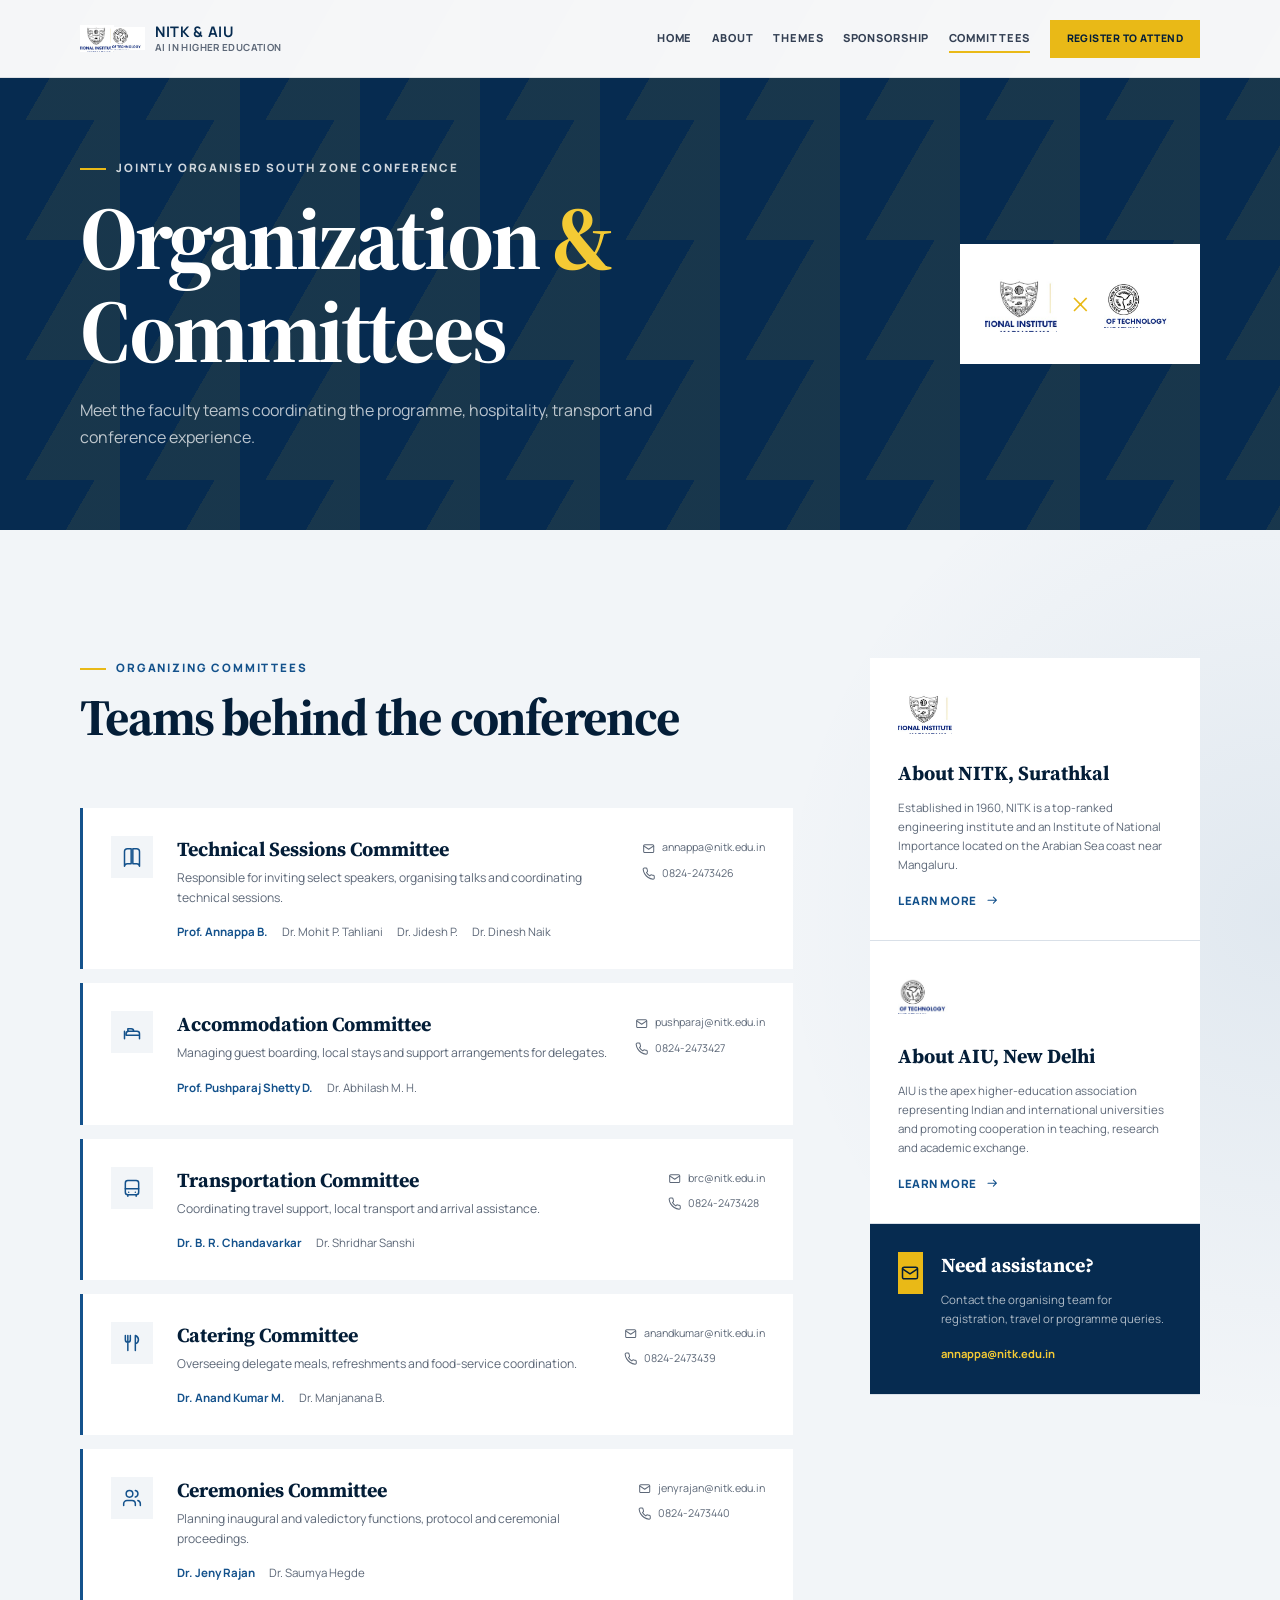
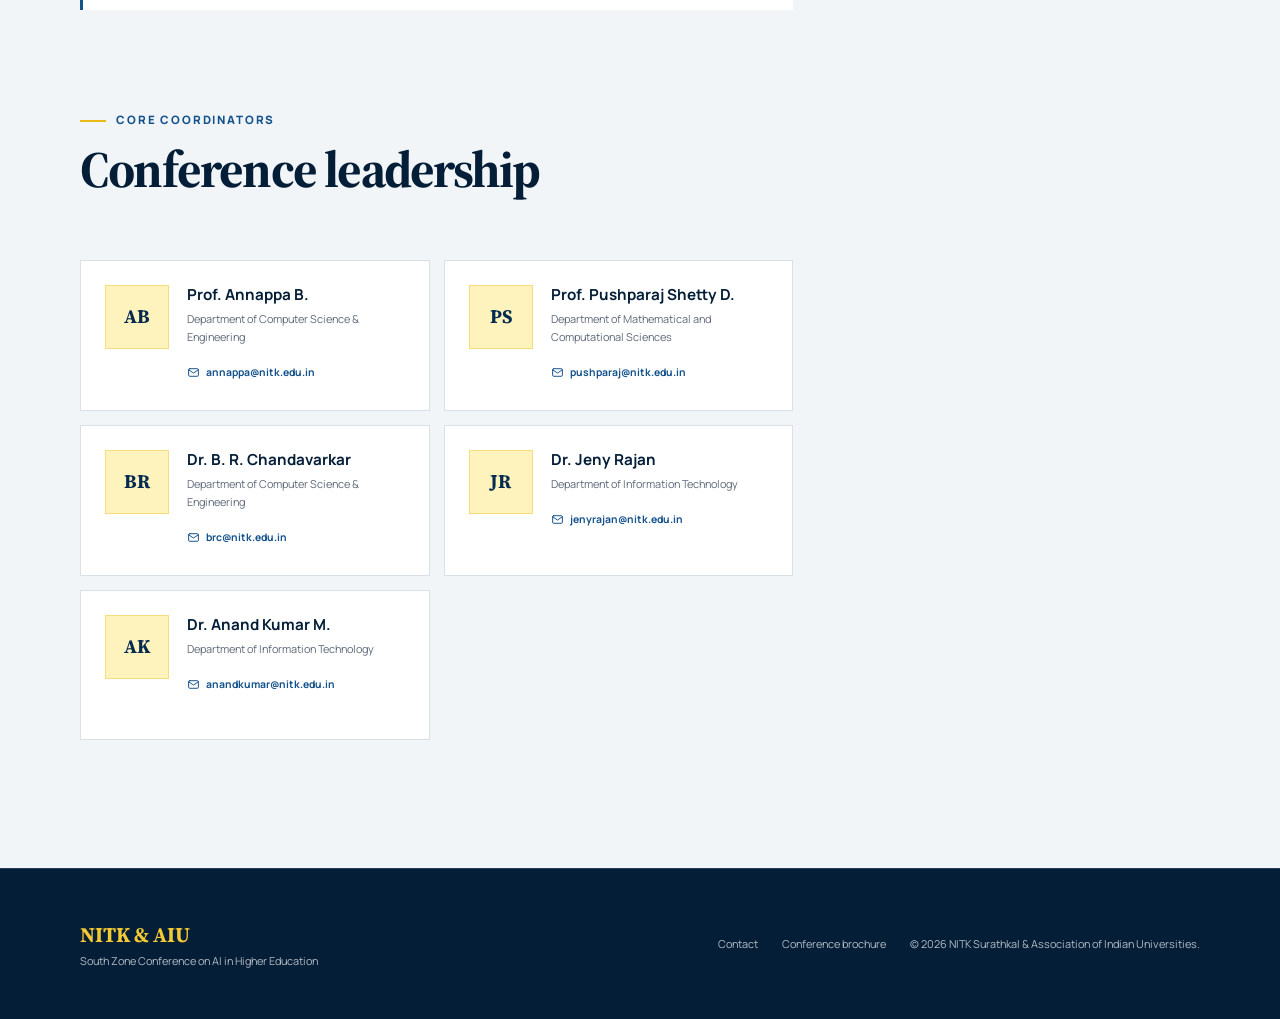
==== docs/committees.html @ d4d83155 "Add static conference site and GitHub Pages deploy workflow. Ship the docs/ site with content-driven" ====
<!doctype html>
<html lang="en">
  <head>
    <meta charset="UTF-8">
    <meta name="viewport" content="width=device-width, initial-scale=1.0">
    <meta
      name="description"
      content="Organizing committees and coordinators for the NITK and AIU South Zone Conference on AI in Higher Education."
    >
    <meta name="theme-color" content="#062b50">
    <title>Organization & Committees | NITK & AIU Conference</title>
    <link rel="preconnect" href="https://fonts.googleapis.com">
    <link rel="preconnect" href="https://fonts.gstatic.com" crossorigin>
    <link
      href="https://fonts.googleapis.com/css2?family=Manrope:wght@400;500;600;700;800&family=Source+Serif+4:opsz,wght@8..60,600;8..60,700&display=swap"
      rel="stylesheet"
    >
    <link rel="stylesheet" href="css/styles.css">
    <script src="js/content.js" defer></script>
    <script src="js/render.js" defer></script>
    <script src="js/main.js" defer></script>
  </head>
  <body data-page="committees">
    <a class="skip-link" href="#main-content">Skip to content</a>
    <div id="site-header"></div>

    <main id="main-content">
      <section class="committee-hero">
        <div class="shell committee-hero__inner" id="committee-hero-content"></div>
      </section>

      <section class="section committee-page">
        <div class="shell shell--wide committee-layout">
          <div class="committee-main">
            <div class="section-heading reveal">
              <p class="eyebrow">Organizing committees</p>
              <h2>Teams behind the conference</h2>
            </div>
            <div class="committees-list" id="committees-list"></div>

            <div class="section-heading coordinators-heading reveal">
              <p class="eyebrow">Core coordinators</p>
              <h2>Conference leadership</h2>
            </div>
            <div class="coordinators-list" id="coordinators-list"></div>
          </div>

          <aside class="committee-sidebar reveal" id="committee-sidebar"></aside>
        </div>
      </section>
    </main>

    <div id="site-footer"></div>
    <noscript>
      <p class="noscript-message">
        Please enable JavaScript to view the conference website.
      </p>
    </noscript>
  </body>
</html>
---- docs/css/styles.css ----
:root {
  --navy-950: #041e38;
  --navy-900: #062b50;
  --navy-800: #0a3b6c;
  --navy-700: #14528c;
  --gold-500: #e9b917;
  --gold-400: #f4ca34;
  --gold-100: #fff3bd;
  --ink: #142235;
  --muted: #5d6878;
  --line: #d9e0e8;
  --mist: #f2f5f8;
  --white: #ffffff;
  --font-sans: "Manrope", sans-serif;
  --font-display: "Source Serif 4", serif;
  --shell: 1120px;
  --shell-wide: 1240px;
  --header-height: 78px;
  --radius: 4px;
  --shadow: 0 18px 45px rgba(4, 30, 56, 0.1);
  --transition: 180ms ease;
}

*,
*::before,
*::after {
  box-sizing: border-box;
}

html {
  scroll-behavior: smooth;
  scroll-padding-top: calc(var(--header-height) + 24px);
}

body {
  margin: 0;
  color: var(--ink);
  background:
    linear-gradient(rgba(6, 43, 80, 0.025) 1px, transparent 1px),
    linear-gradient(90deg, rgba(6, 43, 80, 0.025) 1px, transparent 1px),
    var(--white);
  background-size: 32px 32px;
  font-family: var(--font-sans);
  font-size: 16px;
  line-height: 1.65;
  -webkit-font-smoothing: antialiased;
}

body.nav-open {
  overflow: hidden;
}

img {
  display: block;
  max-width: 100%;
}

a {
  color: inherit;
  text-decoration: none;
}

button,
input,
select,
textarea {
  font: inherit;
}

h1,
h2,
h3,
p {
  margin-top: 0;
}

h1,
h2 {
  color: var(--navy-950);
  font-family: var(--font-display);
  letter-spacing: -0.035em;
  line-height: 1.04;
}

h2 {
  margin-bottom: 20px;
  font-size: clamp(2.1rem, 4vw, 3.55rem);
}

h3 {
  line-height: 1.3;
}

.shell {
  width: min(calc(100% - 40px), var(--shell));
  margin-inline: auto;
}

.shell--wide {
  max-width: var(--shell-wide);
}

.section {
  padding-block: clamp(76px, 10vw, 130px);
}

.section--mist {
  background:
    radial-gradient(circle at 5% 0%, rgba(233, 185, 23, 0.1), transparent 28%),
    var(--mist);
}

.section-heading {
  max-width: 740px;
  margin-bottom: clamp(36px, 6vw, 64px);
}

.section-heading--center {
  margin-inline: auto;
  text-align: center;
}

.section-heading > p:not(.eyebrow) {
  max-width: 650px;
  margin-inline: auto;
  color: var(--muted);
}

.eyebrow {
  margin-bottom: 14px;
  color: var(--navy-700);
  font-size: 0.72rem;
  font-weight: 800;
  letter-spacing: 0.16em;
  text-transform: uppercase;
}

.eyebrow::before {
  display: inline-block;
  width: 26px;
  height: 2px;
  margin-right: 10px;
  background: var(--gold-500);
  content: "";
  vertical-align: middle;
}

.eyebrow--light {
  color: rgba(255, 255, 255, 0.8);
}

.icon {
  width: 1.25em;
  height: 1.25em;
  flex: none;
}

.sr-only {
  position: absolute;
  width: 1px;
  height: 1px;
  padding: 0;
  margin: -1px;
  overflow: hidden;
  clip: rect(0, 0, 0, 0);
  white-space: nowrap;
  border: 0;
}

.skip-link {
  position: fixed;
  z-index: 1000;
  top: 8px;
  left: 8px;
  padding: 10px 16px;
  color: var(--white);
  background: var(--navy-950);
  transform: translateY(-150%);
}

.skip-link:focus {
  transform: translateY(0);
}

.site-header {
  position: fixed;
  z-index: 100;
  top: 0;
  right: 0;
  left: 0;
  height: var(--header-height);
  color: var(--navy-950);
  background: rgba(255, 255, 255, 0.96);
  border-bottom: 1px solid rgba(4, 30, 56, 0.1);
  transition:
    box-shadow var(--transition),
    height var(--transition);
}

.site-header.is-scrolled {
  box-shadow: 0 8px 28px rgba(4, 30, 56, 0.1);
}

.site-header__inner {
  display: flex;
  height: 100%;
  align-items: center;
  justify-content: space-between;
  gap: 24px;
}

.brand {
  display: flex;
  min-width: max-content;
  align-items: center;
  gap: 10px;
}

.brand__marks {
  display: flex;
  align-items: center;
}

.brand__marks img {
  width: 34px;
  height: 34px;
  object-fit: contain;
}

.brand__marks img + img {
  margin-left: -3px;
}

.brand__text {
  display: flex;
  line-height: 1.1;
  flex-direction: column;
}

.brand__text strong {
  color: var(--navy-900);
  font-size: 0.91rem;
  letter-spacing: 0.045em;
}

.brand__text span {
  margin-top: 4px;
  color: var(--muted);
  font-size: 0.61rem;
  font-weight: 700;
  letter-spacing: 0.04em;
  text-transform: uppercase;
}

.site-nav {
  display: flex;
  align-items: center;
  gap: clamp(12px, 1.5vw, 22px);
}

.site-nav__link {
  position: relative;
  padding-block: 10px;
  color: #344054;
  font-size: 0.69rem;
  font-weight: 800;
  letter-spacing: 0.08em;
  text-transform: uppercase;
}

.site-nav__link::after {
  position: absolute;
  right: 0;
  bottom: 5px;
  left: 0;
  height: 2px;
  background: var(--gold-500);
  content: "";
  transform: scaleX(0);
  transform-origin: right;
  transition: transform var(--transition);
}

.site-nav__link:hover::after,
.site-nav__link.is-active::after {
  transform: scaleX(1);
  transform-origin: left;
}

.nav-toggle {
  display: none;
  width: 44px;
  height: 44px;
  padding: 0;
  color: var(--navy-950);
  background: transparent;
  border: 1px solid var(--line);
  align-items: center;
  justify-content: center;
}

.nav-toggle__close {
  display: none;
}

.nav-toggle[aria-expanded="true"] .nav-toggle__open {
  display: none;
}

.nav-toggle[aria-expanded="true"] .nav-toggle__close {
  display: block;
}

.button {
  display: inline-flex;
  min-height: 48px;
  padding: 0 22px;
  border: 1px solid transparent;
  align-items: center;
  justify-content: center;
  gap: 9px;
  font-size: 0.78rem;
  font-weight: 800;
  letter-spacing: 0.045em;
  text-transform: uppercase;
  transition:
    background var(--transition),
    color var(--transition),
    transform var(--transition);
}

.button:hover {
  transform: translateY(-2px);
}

.button--small {
  min-height: 38px;
  padding-inline: 16px;
  font-size: 0.65rem;
}

.button--gold {
  color: var(--navy-950);
  background: var(--gold-500);
}

.button--gold:hover {
  background: var(--gold-400);
}

.button--ghost {
  color: var(--white);
  border-color: rgba(255, 255, 255, 0.6);
}

.button--ghost:hover {
  color: var(--navy-950);
  background: var(--white);
}

.hero {
  position: relative;
  min-height: 760px;
  height: 100svh;
  max-height: 940px;
  overflow: hidden;
  color: var(--white);
  background: var(--navy-950);
}

.hero__image,
.hero__veil {
  position: absolute;
  inset: 0;
}

.hero__image {
  background-position: center;
  background-size: cover;
  animation: hero-settle 1.4s ease-out both;
}

.hero__veil {
  background:
    linear-gradient(90deg, rgba(4, 30, 56, 0.97) 0%, rgba(4, 30, 56, 0.88) 42%, rgba(4, 30, 56, 0.12) 78%),
    linear-gradient(0deg, rgba(4, 30, 56, 0.65), transparent 40%);
}

.hero__veil::after {
  position: absolute;
  inset: 0;
  background-image: linear-gradient(rgba(255, 255, 255, 0.035) 1px, transparent 1px);
  background-size: 100% 6px;
  content: "";
}

.hero__inner {
  position: relative;
  z-index: 1;
  display: flex;
  min-height: 760px;
  height: 100svh;
  max-height: 940px;
  padding-top: var(--header-height);
  align-items: center;
}

.hero__copy {
  max-width: 720px;
  padding-block: 60px;
}

.hero h1 {
  margin-bottom: 10px;
  color: var(--white);
  font-family: var(--font-sans);
  font-size: clamp(2.45rem, 5.7vw, 5.3rem);
  font-weight: 500;
  letter-spacing: -0.055em;
  line-height: 0.98;
}

.hero__brand {
  display: block;
  margin-bottom: 26px;
  color: var(--gold-400);
  font-family: var(--font-display);
  font-size: clamp(2.2rem, 5.8vw, 5.5rem);
  font-weight: 700;
  letter-spacing: -0.04em;
}

.hero__subtitle {
  margin-bottom: 28px;
  color: rgba(255, 255, 255, 0.82);
  font-size: clamp(1.05rem, 1.7vw, 1.35rem);
}

.event-meta {
  display: flex;
  max-width: 680px;
  margin-bottom: 34px;
  gap: 12px 28px;
  flex-wrap: wrap;
}

.event-meta span {
  display: inline-flex;
  align-items: center;
  gap: 9px;
  color: rgba(255, 255, 255, 0.9);
  font-size: 0.86rem;
  font-weight: 700;
}

.event-meta .icon {
  color: var(--gold-400);
}

.button-row {
  display: flex;
  gap: 12px;
  flex-wrap: wrap;
}

.about__grid {
  display: grid;
  grid-template-columns: minmax(0, 1.15fr) minmax(320px, 0.85fr);
  gap: clamp(40px, 8vw, 100px);
  align-items: start;
}

.about__copy {
  color: var(--muted);
  font-family: var(--font-display);
  font-size: clamp(1.15rem, 2vw, 1.45rem);
  line-height: 1.65;
}

.about__copy p + p {
  margin-top: 24px;
}

.institutions {
  border-top: 1px solid var(--line);
}

.institution {
  display: grid;
  padding-block: 24px;
  border-bottom: 1px solid var(--line);
  grid-template-columns: 48px 1fr auto;
  gap: 18px;
  align-items: start;
  transition: color var(--transition);
}

.institution:hover {
  color: var(--navy-700);
}

.institution img {
  width: 48px;
  height: 48px;
  object-fit: contain;
}

.institution strong,
.institution small {
  display: block;
}

.institution strong {
  margin-bottom: 7px;
  color: var(--navy-950);
}

.institution small {
  color: var(--muted);
  font-size: 0.76rem;
  line-height: 1.55;
}

.institution > .icon {
  margin-top: 4px;
}

.highlights {
  display: grid;
  border-top: 1px solid var(--line);
  grid-template-columns: repeat(5, 1fr);
}

.highlight {
  min-height: 290px;
  padding: 34px 25px;
  border-right: 1px solid var(--line);
}

.highlight:last-child {
  border-right: 0;
}

.highlight__icon {
  display: grid;
  width: 46px;
  height: 46px;
  margin-bottom: 38px;
  color: var(--gold-500);
  background: var(--navy-900);
  place-items: center;
}

.highlight__value {
  display: block;
  margin-bottom: 5px;
  color: var(--navy-700);
  font-size: 0.72rem;
  font-weight: 800;
  letter-spacing: 0.1em;
  text-transform: uppercase;
}

.highlight h3,
.theme h3 {
  margin-bottom: 10px;
  color: var(--navy-950);
  font-size: 1rem;
}

.highlight p,
.theme p {
  margin-bottom: 0;
  color: var(--muted);
  font-size: 0.75rem;
  line-height: 1.6;
}

.themes {
  display: grid;
  grid-template-columns: repeat(6, 1fr);
  gap: 18px;
}

.theme {
  position: relative;
  min-height: 250px;
  padding: 28px;
  background: var(--white);
  border: 1px solid var(--line);
  grid-column: span 2;
  overflow: hidden;
  transition:
    border-color var(--transition),
    transform var(--transition);
}

.theme:nth-child(4) {
  grid-column: 2 / span 2;
}

.theme:hover {
  border-color: var(--gold-500);
  transform: translateY(-4px);
}

.theme__top {
  display: flex;
  margin-bottom: 42px;
  color: var(--navy-700);
  align-items: center;
  justify-content: space-between;
}

.theme__number {
  color: var(--gold-500);
  font-size: 0.72rem;
  font-weight: 800;
  letter-spacing: 0.15em;
}

.theme__icon {
  display: grid;
  width: 42px;
  height: 42px;
  background: var(--mist);
  place-items: center;
}

.speakers-section {
  background: var(--navy-950);
}

.speakers-section .section-heading h2 {
  color: var(--white);
}

.speakers-grid {
  display: grid;
  grid-template-columns: repeat(4, 1fr);
  gap: 28px;
}

.speaker {
  color: rgba(255, 255, 255, 0.7);
  text-align: center;
}

.speaker .person-avatar {
  width: 180px;
  height: 210px;
  margin: 0 auto 20px;
}

.speaker h3 {
  margin-bottom: 4px;
  color: var(--white);
}

.speaker p {
  margin-bottom: 2px;
  font-size: 0.8rem;
}

.speaker__role {
  color: var(--gold-400);
  font-weight: 700;
}

.person-avatar {
  display: grid;
  width: 64px;
  height: 64px;
  flex: none;
  color: var(--navy-900);
  background: var(--gold-100);
  border: 1px solid rgba(233, 185, 23, 0.4);
  object-fit: cover;
  place-items: center;
}

.person-avatar--initials {
  font-family: var(--font-display);
  font-size: 1.2rem;
  font-weight: 700;
}

.sponsorship__intro {
  display: grid;
  margin-bottom: 50px;
  grid-template-columns: 1.4fr 0.6fr;
  gap: 60px;
  align-items: end;
}

.sponsorship__intro .section-heading {
  margin-bottom: 0;
}

.sponsorship__intro > p {
  margin-bottom: 6px;
  color: var(--muted);
}

.table-wrap {
  overflow-x: auto;
  border: 1px solid var(--line);
  background: var(--white);
  box-shadow: var(--shadow);
}

.sponsorship-table {
  width: 100%;
  min-width: 850px;
  border-collapse: collapse;
  font-size: 0.78rem;
}

.sponsorship-table th,
.sponsorship-table td {
  padding: 13px 14px;
  border-right: 1px solid var(--line);
  border-bottom: 1px solid var(--line);
  text-align: center;
}

.sponsorship-table thead th {
  color: var(--white);
  background: var(--navy-900);
}

.sponsorship-table thead th:nth-child(3) {
  color: var(--navy-950);
  background: var(--gold-500);
}

.sponsorship-table thead th:first-child,
.sponsorship-table tbody th {
  width: 31%;
  text-align: left;
}

.sponsorship-table thead strong,
.sponsorship-table thead span {
  display: block;
}

.sponsorship-table thead span {
  margin-top: 2px;
  font-size: 0.66rem;
  font-weight: 500;
}

.sponsorship-table tbody th {
  color: var(--ink);
  font-weight: 600;
}

.sponsorship-table tbody tr:nth-child(even) {
  background: #f8fafc;
}

.table-check {
  display: inline-grid;
  color: var(--navy-700);
  place-items: center;
}

.table-note {
  margin: 14px 0 36px;
  color: var(--muted);
  font-size: 0.68rem;
}

.sponsor-details {
  display: grid;
  grid-template-columns: 1fr 1fr;
  gap: 24px;
}

.sponsor-detail {
  padding: 34px;
  background: var(--white);
  border-left: 4px solid var(--gold-500);
}

.sponsor-detail h3 {
  color: var(--navy-950);
}

.sponsor-detail dl {
  margin: 0;
}

.sponsor-detail dl div {
  display: grid;
  padding-block: 7px;
  grid-template-columns: 130px 1fr;
  gap: 14px;
}

.sponsor-detail dt {
  color: var(--muted);
  font-size: 0.72rem;
  font-weight: 700;
  text-transform: uppercase;
}

.sponsor-detail dd {
  margin: 0;
  font-size: 0.82rem;
}

.sponsor-detail--contact {
  display: flex;
  flex-direction: column;
}

.sponsor-detail--contact > a {
  display: inline-flex;
  width: fit-content;
  margin-bottom: 10px;
  color: var(--navy-700);
  gap: 9px;
  align-items: center;
  font-size: 0.85rem;
  font-weight: 700;
}

.sponsor-detail--contact .text-link {
  margin-top: auto;
  padding-top: 18px;
}

.text-link {
  display: inline-flex;
  color: var(--navy-700);
  gap: 8px;
  align-items: center;
  font-size: 0.72rem;
  font-weight: 800;
  letter-spacing: 0.05em;
  text-transform: uppercase;
}

.registration-band {
  position: relative;
  color: var(--white);
  background:
    radial-gradient(circle at 80% 10%, rgba(233, 185, 23, 0.18), transparent 30%),
    var(--navy-900);
  overflow: hidden;
}

.registration-band::before {
  position: absolute;
  inset: 0;
  background-image: linear-gradient(115deg, transparent 49.7%, rgba(255, 255, 255, 0.04) 50%);
  background-size: 80px 80px;
  content: "";
}

.registration-band__inner {
  position: relative;
  display: flex;
  min-height: 300px;
  padding-block: 70px;
  align-items: center;
  justify-content: space-between;
  gap: 40px;
}

.registration-band h2 {
  margin-bottom: 10px;
  color: var(--white);
}

.registration-band p:last-child {
  margin-bottom: 0;
  color: rgba(255, 255, 255, 0.72);
}

.site-footer {
  color: rgba(255, 255, 255, 0.7);
  background: var(--navy-950);
  border-top: 1px solid rgba(255, 255, 255, 0.13);
}

.site-footer__grid {
  display: flex;
  min-height: 150px;
  padding-block: 38px;
  align-items: center;
  justify-content: space-between;
  gap: 40px;
}

.footer-brand {
  display: flex;
  flex-direction: column;
}

.footer-brand strong {
  color: var(--gold-400);
  font-family: var(--font-display);
  font-size: 1.3rem;
}

.footer-brand span {
  font-size: 0.68rem;
}

.site-footer__meta {
  display: flex;
  justify-content: flex-end;
  gap: 12px 24px;
  flex-wrap: wrap;
  font-size: 0.68rem;
}

.site-footer__meta a:hover {
  color: var(--white);
}

.committee-hero {
  padding-top: var(--header-height);
  color: var(--white);
  background:
    linear-gradient(120deg, transparent 50%, rgba(233, 185, 23, 0.08) 50%),
    var(--navy-900);
  background-size: 120px 120px;
}

.committee-hero__inner {
  display: flex;
  min-height: 400px;
  padding-block: 80px;
  align-items: center;
  justify-content: space-between;
  gap: 60px;
}

.committee-hero__copy {
  max-width: 760px;
}

.committee-hero h1 {
  margin-bottom: 20px;
  color: var(--white);
  font-size: clamp(3rem, 7vw, 6rem);
}

.committee-hero h1 span {
  color: var(--gold-400);
}

.committee-hero__copy > p:last-child {
  max-width: 620px;
  margin-bottom: 0;
  color: rgba(255, 255, 255, 0.72);
}

.committee-hero__marks {
  display: flex;
  min-width: 240px;
  padding: 24px;
  background: var(--white);
  align-items: center;
  justify-content: center;
  gap: 15px;
}

.committee-hero__marks img {
  width: 72px;
  height: 72px;
  object-fit: contain;
}

.committee-hero__marks span {
  color: var(--gold-500);
  font-family: var(--font-display);
  font-size: 2rem;
}

.committee-page {
  background:
    radial-gradient(circle at 100% 20%, rgba(20, 82, 140, 0.08), transparent 25%),
    var(--mist);
}

.committee-layout {
  display: grid;
  grid-template-columns: minmax(0, 1fr) 330px;
  gap: clamp(36px, 6vw, 80px);
  align-items: start;
}

.committees-list {
  display: grid;
  gap: 14px;
}

.committee-card {
  display: grid;
  padding: 28px;
  background: var(--white);
  border-left: 3px solid var(--navy-700);
  grid-template-columns: 46px minmax(0, 1fr) auto;
  gap: 20px;
  align-items: start;
  transition:
    border-color var(--transition),
    transform var(--transition);
}

.committee-card:hover {
  border-color: var(--gold-500);
  transform: translateX(4px);
}

.committee-card__icon,
.sidebar-block__icon {
  display: grid;
  width: 42px;
  height: 42px;
  color: var(--navy-700);
  background: var(--mist);
  place-items: center;
}

.committee-card h3 {
  margin-bottom: 6px;
  color: var(--navy-950);
  font-family: var(--font-display);
  font-size: 1.25rem;
}

.committee-card__body > p {
  margin-bottom: 14px;
  color: var(--muted);
  font-size: 0.76rem;
}

.committee-card__people {
  display: flex;
  gap: 5px 14px;
  flex-wrap: wrap;
  font-size: 0.72rem;
}

.committee-card__people strong {
  color: var(--navy-700);
}

.committee-card__people span {
  color: var(--muted);
}

.committee-card__contact {
  display: flex;
  padding-top: 3px;
  flex-direction: column;
  gap: 8px;
}

.committee-card__contact a {
  display: flex;
  color: var(--muted);
  gap: 7px;
  align-items: center;
  font-size: 0.67rem;
}

.committee-card__contact a:hover {
  color: var(--navy-700);
}

.coordinators-heading {
  margin-top: 100px;
}

.coordinators-list {
  display: grid;
  grid-template-columns: 1fr 1fr;
  gap: 14px;
}

.coordinator {
  display: flex;
  min-height: 150px;
  padding: 24px;
  background: var(--white);
  border: 1px solid var(--line);
  gap: 18px;
  align-items: flex-start;
}

.coordinator h3 {
  margin-bottom: 5px;
  color: var(--navy-950);
  font-size: 0.95rem;
}

.coordinator p {
  margin-bottom: 14px;
  color: var(--muted);
  font-size: 0.68rem;
}

.coordinator a {
  display: inline-flex;
  color: var(--navy-700);
  gap: 6px;
  align-items: center;
  font-size: 0.65rem;
  font-weight: 700;
  word-break: break-word;
}

.committee-sidebar {
  position: sticky;
  top: calc(var(--header-height) + 24px);
}

.sidebar-block {
  padding: 28px;
  background: var(--white);
  border-bottom: 1px solid var(--line);
}

.sidebar-block > img {
  width: 54px;
  height: 54px;
  margin-bottom: 20px;
  object-fit: contain;
}

.sidebar-block h3 {
  margin-bottom: 12px;
  color: var(--navy-950);
  font-family: var(--font-display);
  font-size: 1.25rem;
}

.sidebar-block p {
  color: var(--muted);
  font-size: 0.72rem;
}

.sidebar-block--help {
  display: flex;
  color: var(--white);
  background: var(--navy-900);
  gap: 18px;
}

.sidebar-block--help h3 {
  color: var(--white);
}

.sidebar-block--help p {
  color: rgba(255, 255, 255, 0.68);
}

.sidebar-block--help a {
  color: var(--gold-400);
  font-size: 0.7rem;
  font-weight: 700;
  word-break: break-word;
}

.sidebar-block--help .sidebar-block__icon {
  color: var(--navy-950);
  background: var(--gold-500);
}

.reveal {
  animation: reveal-in 650ms ease both;
}

.reveal.is-visible {
  opacity: 1;
  transform: translateY(0);
}

.noscript-message {
  position: fixed;
  z-index: 200;
  right: 0;
  bottom: 0;
  left: 0;
  margin: 0;
  padding: 12px;
  color: var(--white);
  background: #9b2c2c;
  text-align: center;
}

@keyframes hero-settle {
  from {
    opacity: 0;
    transform: scale(1.06);
  }
  to {
    opacity: 1;
    transform: scale(1);
  }
}

@keyframes reveal-in {
  from {
    opacity: 0;
    transform: translateY(20px);
  }
  to {
    opacity: 1;
    transform: translateY(0);
  }
}

@media (max-width: 1060px) {
  .site-nav {
    gap: 12px;
  }

  .site-nav__link {
    font-size: 0.61rem;
  }

  .site-nav .button {
    display: none;
  }

  .highlights {
    grid-template-columns: repeat(3, 1fr);
  }

  .highlight {
    border-bottom: 1px solid var(--line);
  }

  .highlight:nth-child(3) {
    border-right: 0;
  }

  .highlight:nth-child(n + 4) {
    grid-column: span 1;
  }

  .committee-layout {
    grid-template-columns: minmax(0, 1fr) 290px;
    gap: 32px;
  }

  .committee-card {
    grid-template-columns: 42px minmax(0, 1fr);
  }

  .committee-card__contact {
    grid-column: 2;
  }
}

@media (max-width: 900px) {
  :root {
    --header-height: 70px;
  }

  .nav-toggle {
    display: flex;
  }

  .site-nav {
    position: fixed;
    top: var(--header-height);
    right: 0;
    bottom: 0;
    left: 0;
    display: flex;
    padding: 38px 24px;
    color: var(--white);
    background: var(--navy-950);
    flex-direction: column;
    align-items: stretch;
    gap: 0;
    opacity: 0;
    pointer-events: none;
    transform: translateY(-10px);
    transition:
      opacity var(--transition),
      transform var(--transition);
  }

  .site-nav.is-open {
    opacity: 1;
    pointer-events: auto;
    transform: translateY(0);
  }

  .site-nav__link {
    padding: 16px 4px;
    color: var(--white);
    border-bottom: 1px solid rgba(255, 255, 255, 0.13);
    font-size: 0.85rem;
  }

  .site-nav .button {
    display: inline-flex;
    margin-top: 24px;
  }

  .about__grid,
  .sponsorship__intro,
  .committee-layout {
    grid-template-columns: 1fr;
  }

  .themes {
    grid-template-columns: 1fr 1fr;
  }

  .theme,
  .theme:nth-child(4) {
    grid-column: auto;
  }

  .theme:last-child {
    grid-column: 1 / -1;
  }

  .speakers-grid {
    grid-template-columns: 1fr 1fr;
  }

  .committee-sidebar {
    position: static;
    display: grid;
    grid-template-columns: 1fr 1fr;
  }

  .sidebar-block--help {
    grid-column: 1 / -1;
  }

  .committee-hero__marks {
    min-width: 210px;
  }
}

@media (max-width: 680px) {
  .shell {
    width: min(calc(100% - 28px), var(--shell));
  }

  .section {
    padding-block: 76px;
  }

  .brand__marks img {
    width: 30px;
    height: 30px;
  }

  .brand__text span {
    display: none;
  }

  .hero,
  .hero__inner {
    min-height: 720px;
    height: 100svh;
  }

  .hero__image {
    background-position: 62% center;
  }

  .hero__veil {
    background: linear-gradient(0deg, rgba(4, 30, 56, 0.98) 8%, rgba(4, 30, 56, 0.82) 64%, rgba(4, 30, 56, 0.35));
  }

  .hero__inner {
    align-items: flex-end;
  }

  .hero__copy {
    padding-bottom: 50px;
  }

  .hero h1 {
    font-size: clamp(2.25rem, 11vw, 3.2rem);
  }

  .hero__brand {
    margin-bottom: 18px;
    font-size: clamp(2rem, 10vw, 3rem);
  }

  .event-meta {
    margin-bottom: 26px;
    flex-direction: column;
  }

  .button-row,
  .button-row .button {
    width: 100%;
  }

  .highlights {
    grid-template-columns: 1fr;
  }

  .highlight,
  .highlight:nth-child(3) {
    min-height: auto;
    padding-inline: 12px;
    border-right: 0;
  }

  .highlight__icon {
    margin-bottom: 22px;
  }

  .themes,
  .speakers-grid,
  .sponsor-details,
  .coordinators-list,
  .committee-sidebar {
    grid-template-columns: 1fr;
  }

  .theme:last-child,
  .sidebar-block--help {
    grid-column: auto;
  }

  .sponsorship__intro {
    gap: 20px;
  }

  .sponsor-detail {
    padding: 26px 22px;
  }

  .sponsor-detail dl div {
    grid-template-columns: 1fr;
    gap: 2px;
  }

  .registration-band__inner,
  .site-footer__grid,
  .committee-hero__inner {
    align-items: flex-start;
    flex-direction: column;
  }

  .registration-band__inner {
    justify-content: center;
  }

  .registration-band__inner .button {
    width: 100%;
  }

  .site-footer__meta {
    justify-content: flex-start;
  }

  .committee-hero__inner {
    min-height: 480px;
    justify-content: center;
  }

  .committee-hero h1 {
    font-size: clamp(2.8rem, 15vw, 4.5rem);
  }

  .committee-hero__marks {
    display: none;
  }

  .committee-card {
    padding: 24px 20px;
    grid-template-columns: 1fr;
  }

  .committee-card__contact {
    grid-column: auto;
  }

  .coordinators-heading {
    margin-top: 72px;
  }
}

@media (prefers-reduced-motion: reduce) {
  *,
  *::before,
  *::after {
    scroll-behavior: auto !important;
    animation-duration: 0.01ms !important;
    animation-iteration-count: 1 !important;
    transition-duration: 0.01ms !important;
  }
}
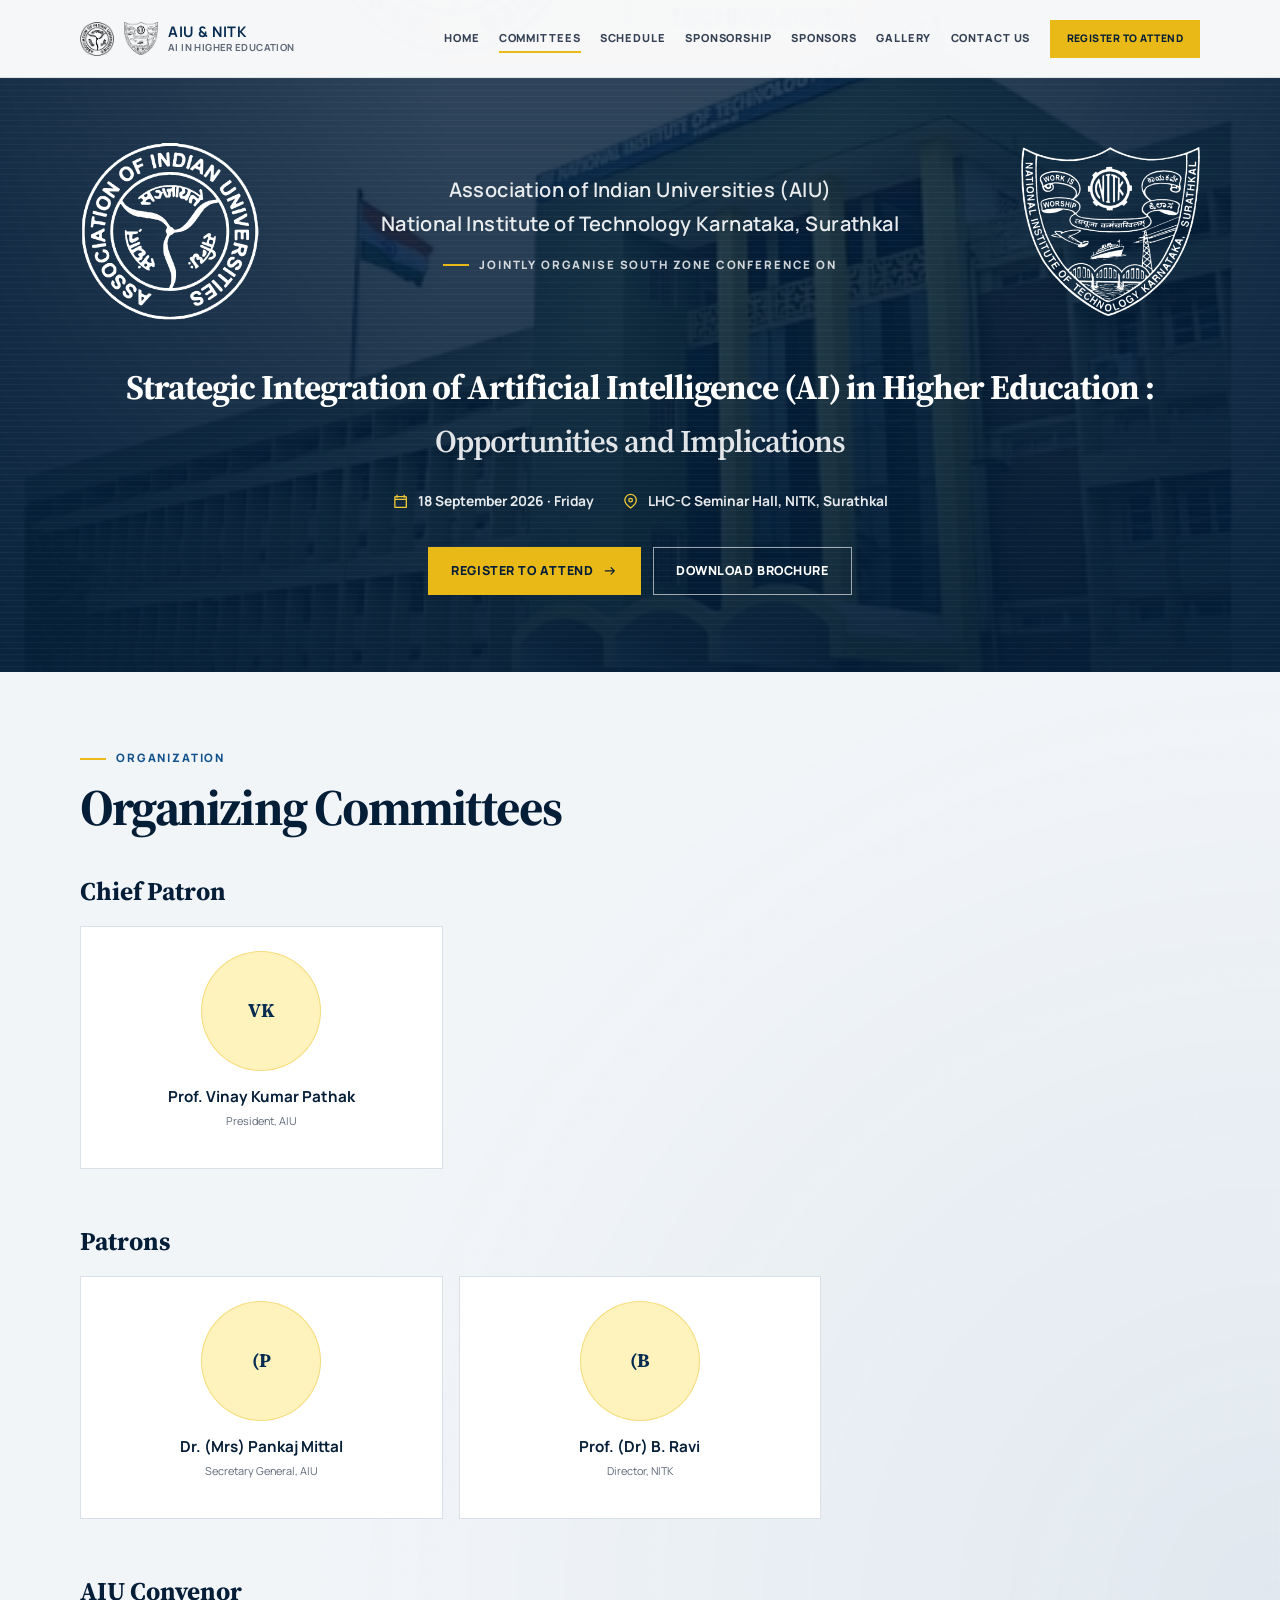
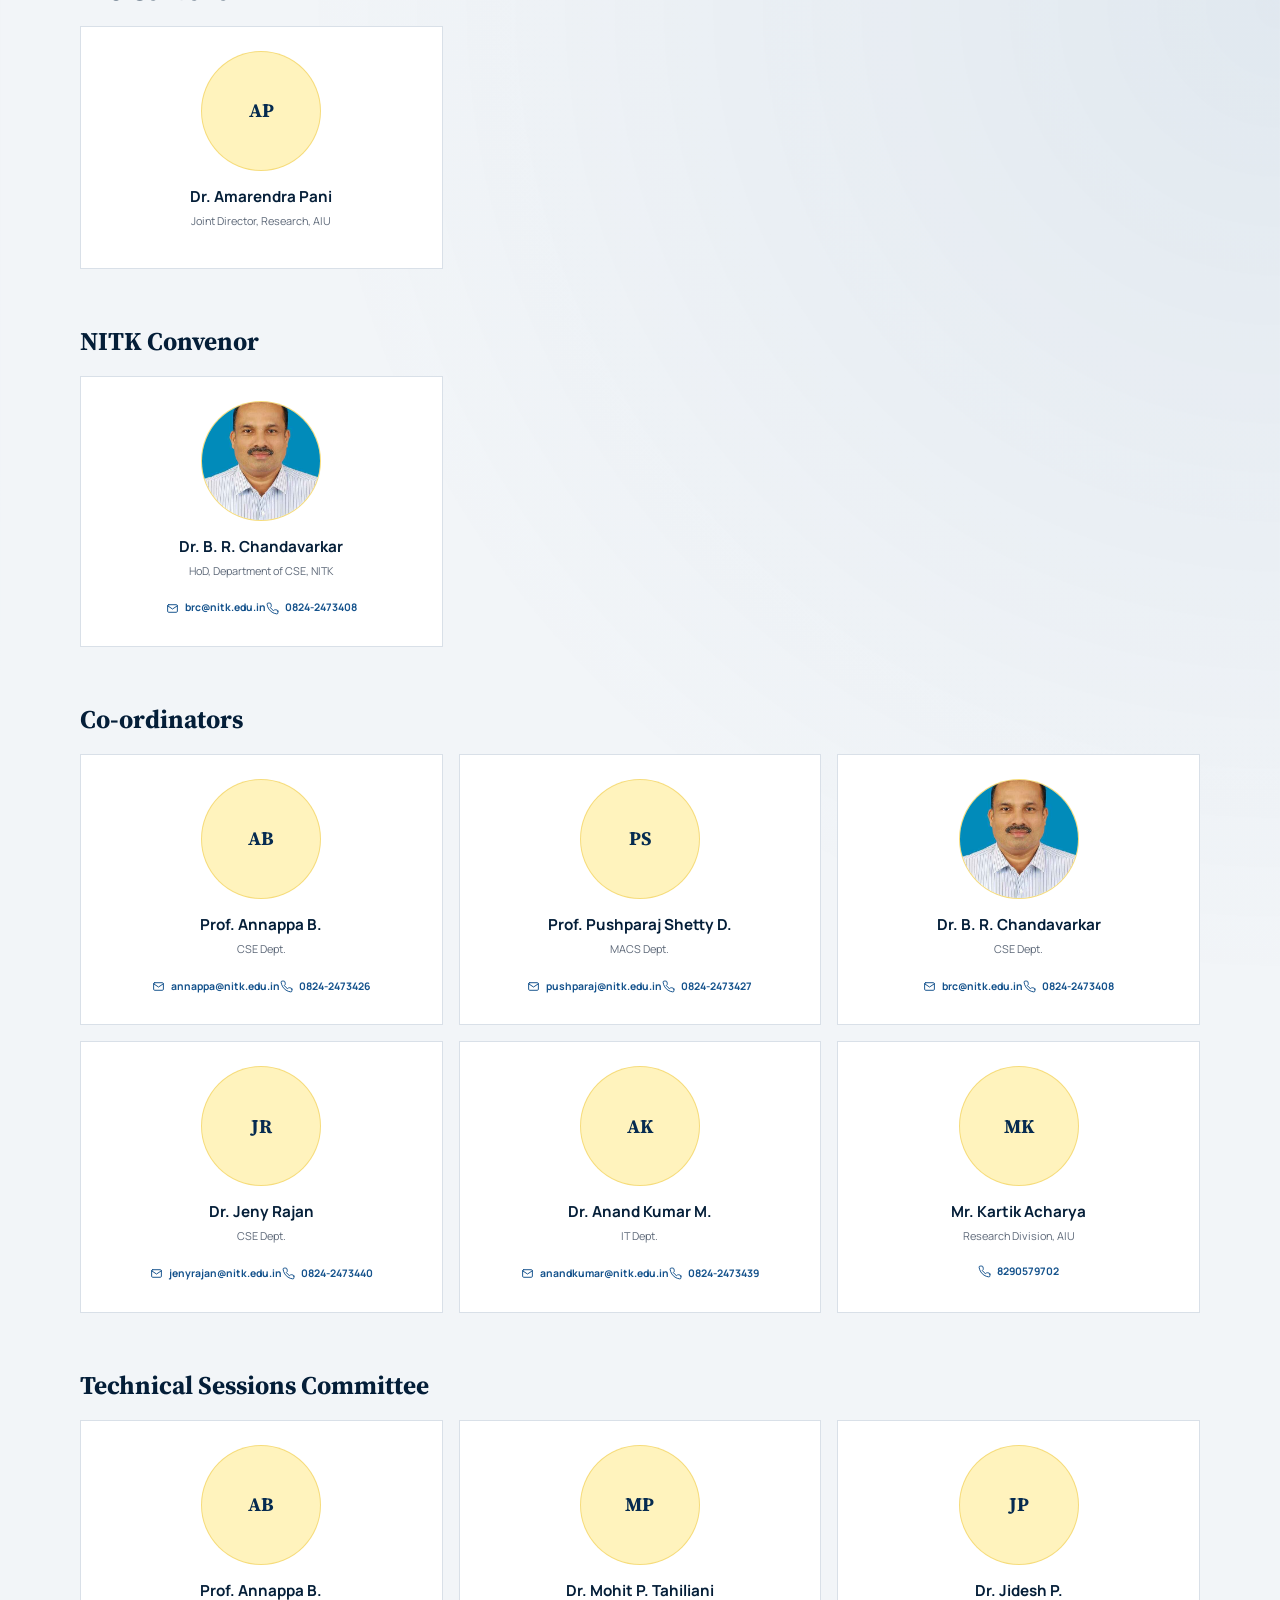
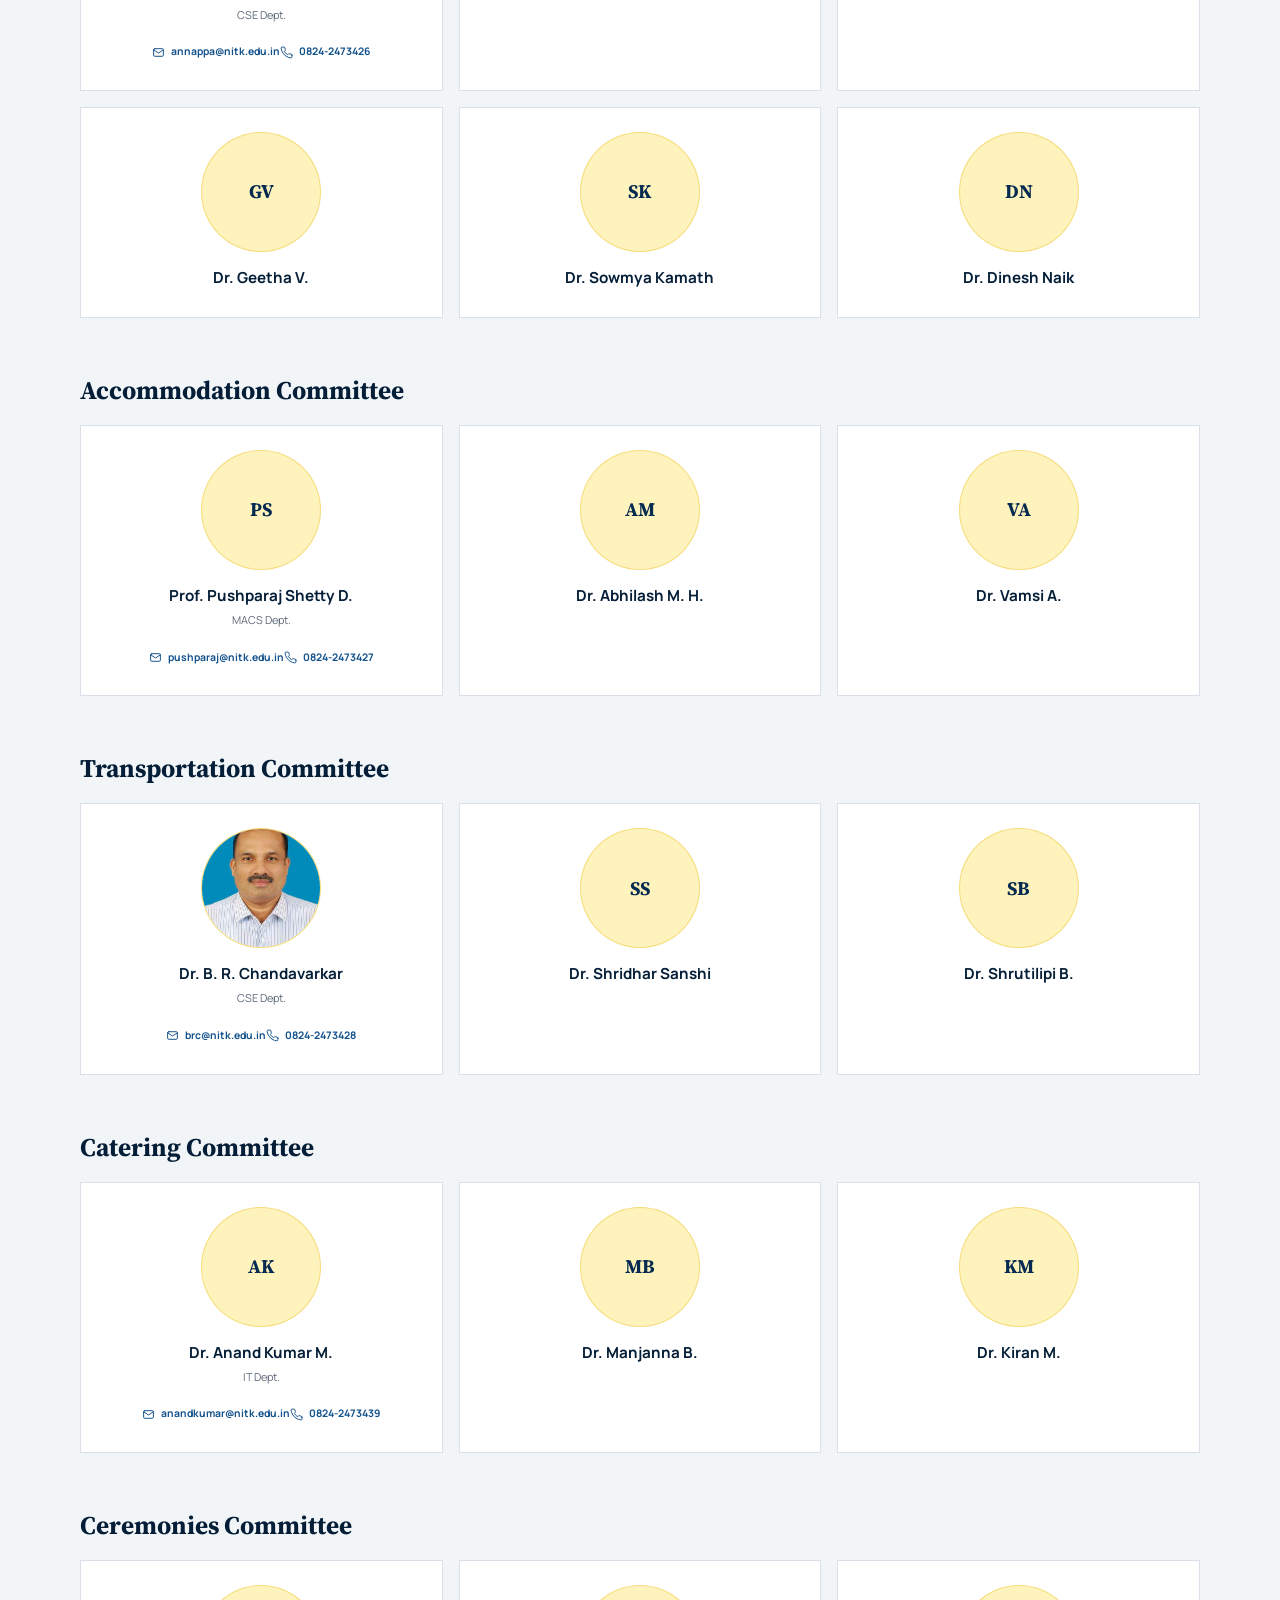
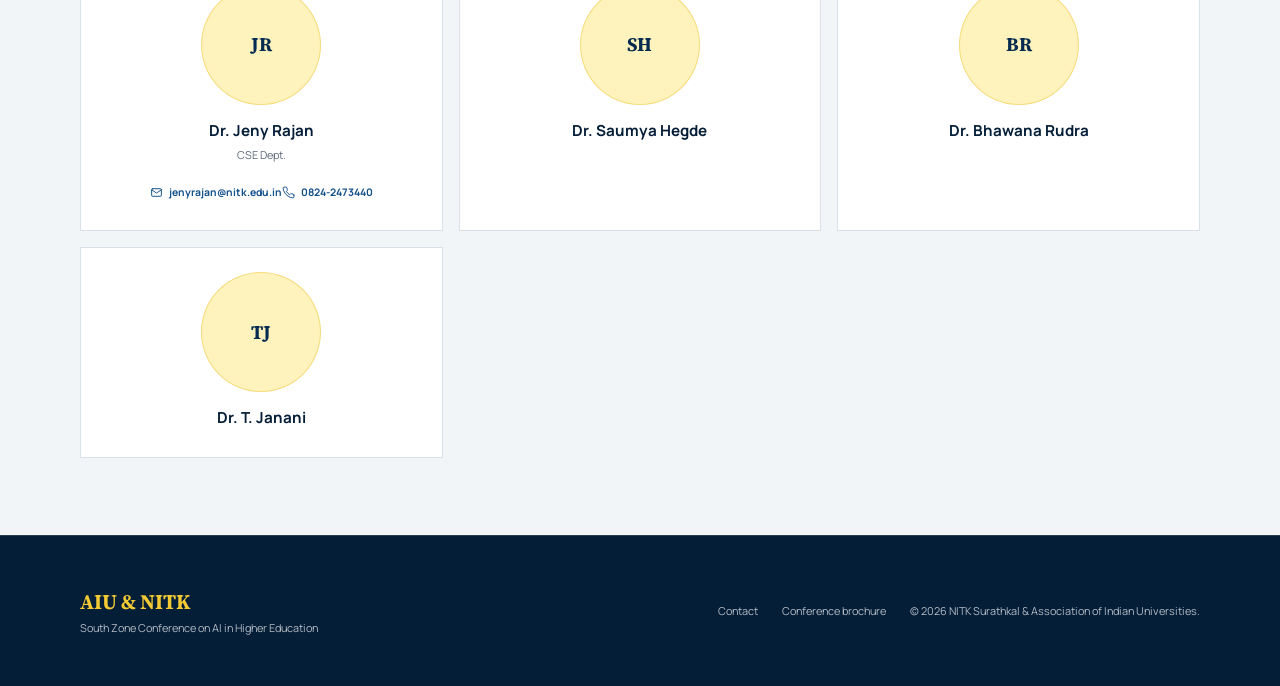
==== commit c2a6e1fb: "Unify committee page people into shared person-card grids." ====
--- a/docs/committees.html
+++ b/docs/committees.html
@@ -25,27 +25,24 @@
     <div id="site-header"></div>
 
     <main id="main-content">
-      <section class="committee-hero">
-        <div class="shell committee-hero__inner" id="committee-hero-content"></div>
+      <section class="hero" id="top" aria-label="Conference introduction">
+        <div id="hero-content"></div>
       </section>
 
       <section class="section committee-page">
-        <div class="shell shell--wide committee-layout">
-          <div class="committee-main">
-            <div class="section-heading reveal">
-              <p class="eyebrow">Organizing committees</p>
-              <h2>Teams behind the conference</h2>
-            </div>
-            <div class="committees-list" id="committees-list"></div>
-
-            <div class="section-heading coordinators-heading reveal">
-              <p class="eyebrow">Core coordinators</p>
-              <h2>Conference leadership</h2>
-            </div>
-            <div class="coordinators-list" id="coordinators-list"></div>
+        <div class="shell shell--wide">
+          <div class="section-heading reveal">
+            <p class="eyebrow">Organization</p>
+            <h2>Organizing Committees</h2>
           </div>
 
-          <aside class="committee-sidebar reveal" id="committee-sidebar"></aside>
+          <div class="org-stack">
+            <div id="leadership-list"></div>
+
+            <div id="coordinators-list"></div>
+
+            <div id="committees-list"></div>
+          </div>
         </div>
       </section>
     </main>
--- a/docs/css/styles.css
+++ b/docs/css/styles.css
@@ -19,6 +19,7 @@
   --radius: 4px;
   --shadow: 0 18px 45px rgba(4, 30, 56, 0.1);
   --transition: 180ms ease;
+  --text-prose: clamp(1.15rem, 2vw, 1.45rem);
 }
 
 *,
@@ -101,7 +102,7 @@
 }
 
 .section {
-  padding-block: clamp(76px, 10vw, 130px);
+  padding-block: clamp(48px, 6vw, 80px);
 }
 
 .section--mist {
@@ -112,12 +113,29 @@
 
 .section-heading {
   max-width: 740px;
-  margin-bottom: clamp(36px, 6vw, 64px);
+  margin-bottom: clamp(24px, 4vw, 40px);
 }
 
 .section-heading--center {
   margin-inline: auto;
   text-align: center;
+}
+
+.section-intro {
+  max-width: 640px;
+  margin: 14px auto 0;
+  color: var(--ink-soft);
+  font-size: var(--text-prose);
+}
+
+.section-heading .section-notice {
+  display: inline-block;
+  margin-top: 18px;
+  padding: 12px 16px;
+  color: var(--navy-950);
+  background: rgba(233, 185, 23, 0.92);
+  font-size: 0.78rem;
+  font-weight: 700;
 }
 
 .section-heading > p:not(.eyebrow) {
@@ -219,16 +237,13 @@
 .brand__marks {
   display: flex;
   align-items: center;
+  gap: 10px;
 }
 
 .brand__marks img {
   width: 34px;
   height: 34px;
   object-fit: contain;
-}
-
-.brand__marks img + img {
-  margin-left: -3px;
 }
 
 .brand__text {
@@ -360,9 +375,6 @@
 
 .hero {
   position: relative;
-  min-height: 760px;
-  height: 100svh;
-  max-height: 940px;
   overflow: hidden;
   color: var(--white);
   background: var(--navy-950);
@@ -382,8 +394,8 @@
 
 .hero__veil {
   background:
-    linear-gradient(90deg, rgba(4, 30, 56, 0.97) 0%, rgba(4, 30, 56, 0.88) 42%, rgba(4, 30, 56, 0.12) 78%),
-    linear-gradient(0deg, rgba(4, 30, 56, 0.65), transparent 40%);
+    linear-gradient(180deg, rgba(4, 30, 56, 0.82) 0%, rgba(4, 30, 56, 0.88) 55%, rgba(4, 30, 56, 0.94) 100%),
+    linear-gradient(90deg, rgba(4, 30, 56, 0.55), transparent 35%, transparent 65%, rgba(4, 30, 56, 0.55));
 }
 
 .hero__veil::after {
@@ -398,50 +410,88 @@
   position: relative;
   z-index: 1;
   display: flex;
-  min-height: 760px;
-  height: 100svh;
-  max-height: 940px;
-  padding-top: var(--header-height);
+  flex-direction: column;
+  padding-top: calc(var(--header-height) + clamp(36px, 5vw, 64px));
+  padding-bottom: clamp(48px, 6vw, 80px);
+  justify-content: center;
+  gap: clamp(28px, 4vw, 44px);
+}
+
+.hero__top {
+  display: grid;
+  grid-template-columns: auto minmax(0, 1fr) auto;
   align-items: center;
+  gap: clamp(20px, 4vw, 48px);
+}
+
+.hero__logo {
+  width: clamp(120px, 14vw, 180px);
+  height: clamp(120px, 14vw, 180px);
+  object-fit: contain;
+  filter: brightness(0) invert(1);
+}
+
+.hero__intro {
+  min-width: 0;
+  text-align: center;
 }
 
 .hero__copy {
-  max-width: 720px;
-  padding-block: 60px;
+  width: 100%;
+  max-width: none;
+  margin-inline: auto;
+  text-align: center;
+}
+
+.hero__institutes {
+  margin-bottom: 18px;
+}
+
+.hero__institutes p {
+  margin: 0;
+  color: rgba(255, 255, 255, 0.9);
+  font-family: var(--font-sans);
+  font-size: clamp(0.92rem, 1.7vw, 1.25rem);
+  font-weight: 600;
+  letter-spacing: 0.02em;
+  line-height: 1.35;
+  white-space: nowrap;
+}
+
+.hero__institutes p + p {
+  margin-top: 0.35em;
 }
 
 .hero h1 {
-  margin-bottom: 10px;
+  margin-bottom: 28px;
   color: var(--white);
-  font-family: var(--font-sans);
-  font-size: clamp(2.45rem, 5.7vw, 5.3rem);
-  font-weight: 500;
-  letter-spacing: -0.055em;
-  line-height: 0.98;
-}
-
-.hero__brand {
+  font-family: var(--font-display);
+  font-size: clamp(1.2rem, 2.8vw, 2.15rem);
+  font-weight: 700;
+  letter-spacing: -0.03em;
+  line-height: 1.3;
+}
+
+.hero__title-line {
   display: block;
-  margin-bottom: 26px;
-  color: var(--gold-400);
-  font-family: var(--font-display);
-  font-size: clamp(2.2rem, 5.8vw, 5.5rem);
-  font-weight: 700;
-  letter-spacing: -0.04em;
-}
-
-.hero__subtitle {
-  margin-bottom: 28px;
-  color: rgba(255, 255, 255, 0.82);
-  font-size: clamp(1.05rem, 1.7vw, 1.35rem);
+  white-space: nowrap;
+}
+
+.hero__title-line--secondary {
+  margin-top: 0.35em;
+  color: rgba(255, 255, 255, 0.88);
+  font-size: 0.92em;
+  font-weight: 600;
 }
 
 .event-meta {
   display: flex;
   max-width: 680px;
+  margin-inline: auto;
   margin-bottom: 34px;
   gap: 12px 28px;
   flex-wrap: wrap;
+  justify-content: center;
 }
 
 .event-meta span {
@@ -461,68 +511,134 @@
   display: flex;
   gap: 12px;
   flex-wrap: wrap;
-}
-
-.about__grid {
-  display: grid;
-  grid-template-columns: minmax(0, 1.15fr) minmax(320px, 0.85fr);
-  gap: clamp(40px, 8vw, 100px);
-  align-items: start;
+  justify-content: center;
 }
 
 .about__copy {
+  max-width: none;
+  width: 100%;
   color: var(--muted);
   font-family: var(--font-display);
-  font-size: clamp(1.15rem, 2vw, 1.45rem);
+  font-size: var(--text-prose);
   line-height: 1.65;
+  text-align: justify;
 }
 
 .about__copy p + p {
-  margin-top: 24px;
-}
-
-.institutions {
-  border-top: 1px solid var(--line);
-}
-
-.institution {
-  display: grid;
-  padding-block: 24px;
-  border-bottom: 1px solid var(--line);
-  grid-template-columns: 48px 1fr auto;
-  gap: 18px;
+  margin-top: 1.1em;
+}
+
+.organisers-stack {
+  display: grid;
+}
+
+.organisers-stack .institution-block + .institution-block {
+  margin-top: clamp(48px, 7vw, 80px);
+  padding-top: clamp(48px, 7vw, 80px);
+  border-top: 1px solid rgba(6, 43, 80, 0.1);
+}
+
+.institution-block {
+  display: grid;
+  grid-template-columns: minmax(0, 1.2fr) auto;
+  gap: clamp(36px, 6vw, 80px);
   align-items: start;
-  transition: color var(--transition);
-}
-
-.institution:hover {
+}
+
+.institution-block__body {
+  margin-bottom: 22px;
+  color: var(--muted);
+  font-family: var(--font-display);
+  font-size: var(--text-prose);
+  line-height: 1.65;
+  text-align: justify;
+}
+
+.institution-block__body p + p {
+  margin-top: 1.1em;
+}
+
+.institution-block__media {
+  display: grid;
+  justify-items: center;
+  gap: 20px;
+  min-width: 160px;
+}
+
+.institution-block__logo {
+  width: 120px;
+  height: 120px;
+  object-fit: contain;
+}
+
+.institution-block__qr {
+  display: grid;
+  justify-items: center;
+  gap: 10px;
+  padding: 16px;
+  background: var(--white);
+  border: 1px solid rgba(6, 43, 80, 0.1);
   color: var(--navy-700);
-}
-
-.institution img {
-  width: 48px;
-  height: 48px;
+  text-decoration: none;
+  font-size: 0.75rem;
+  font-weight: 700;
+  letter-spacing: 0.04em;
+  text-transform: uppercase;
+}
+
+.institution-block__qr img {
+  width: 132px;
+  height: 132px;
+  image-rendering: pixelated;
   object-fit: contain;
 }
 
-.institution strong,
-.institution small {
-  display: block;
-}
-
-.institution strong {
-  margin-bottom: 7px;
-  color: var(--navy-950);
-}
-
-.institution small {
+.institution-block__qr:hover {
+  border-color: var(--gold-500);
+  color: var(--navy-950);
+}
+
+.schedule-programme {
+  display: grid;
+  place-items: center;
+  min-height: 180px;
+  padding: 48px 28px;
+  background: var(--white);
+  border: 1px solid rgba(6, 43, 80, 0.08);
+  text-align: center;
+}
+
+.schedule-programme__note {
+  margin: 0;
+  color: var(--navy-700);
+  font-family: var(--font-display);
+  font-size: clamp(1.35rem, 3vw, 2rem);
+  font-weight: 700;
+}
+
+.speakers-section {
+  background: var(--navy-950);
+}
+
+.speakers-section .section-heading h2 {
+  color: var(--white);
+}
+
+.schedule-speakers-section .speakers-grid {
+  grid-template-columns: repeat(3, minmax(0, 1fr));
+}
+
+.schedule-speakers-section .speaker {
   color: var(--muted);
-  font-size: 0.76rem;
-  line-height: 1.55;
-}
-
-.institution > .icon {
-  margin-top: 4px;
+}
+
+.schedule-speakers-section .speaker h3 {
+  color: var(--navy-950);
+}
+
+.schedule-speakers-section .speaker .person-avatar {
+  width: 140px;
+  height: 140px;
 }
 
 .highlights {
@@ -561,70 +677,47 @@
   text-transform: uppercase;
 }
 
-.highlight h3,
-.theme h3 {
+.highlight h3 {
   margin-bottom: 10px;
   color: var(--navy-950);
   font-size: 1rem;
 }
 
-.highlight p,
-.theme p {
+.highlight p {
   margin-bottom: 0;
   color: var(--muted);
   font-size: 0.75rem;
   line-height: 1.6;
 }
 
-.themes {
-  display: grid;
-  grid-template-columns: repeat(6, 1fr);
-  gap: 18px;
-}
-
-.theme {
+.themes-list {
+  max-width: 720px;
+  margin: 0;
+  padding: 0;
+  list-style: none;
+  display: grid;
+  gap: 14px;
+}
+
+.themes-list li {
   position: relative;
-  min-height: 250px;
-  padding: 28px;
-  background: var(--white);
-  border: 1px solid var(--line);
-  grid-column: span 2;
-  overflow: hidden;
-  transition:
-    border-color var(--transition),
-    transform var(--transition);
-}
-
-.theme:nth-child(4) {
-  grid-column: 2 / span 2;
-}
-
-.theme:hover {
-  border-color: var(--gold-500);
-  transform: translateY(-4px);
-}
-
-.theme__top {
-  display: flex;
-  margin-bottom: 42px;
-  color: var(--navy-700);
-  align-items: center;
-  justify-content: space-between;
-}
-
-.theme__number {
-  color: var(--gold-500);
-  font-size: 0.72rem;
-  font-weight: 800;
-  letter-spacing: 0.15em;
-}
-
-.theme__icon {
-  display: grid;
-  width: 42px;
-  height: 42px;
-  background: var(--mist);
-  place-items: center;
+  padding: 4px 0 4px 1.5rem;
+  color: var(--navy-900);
+  font-family: var(--font-sans);
+  font-size: var(--text-prose);
+  font-weight: 400;
+  line-height: 1.45;
+}
+
+.themes-list li::before {
+  position: absolute;
+  top: 0.7em;
+  left: 0;
+  width: 0.55rem;
+  height: 0.55rem;
+  background: var(--gold-500);
+  border-radius: 50%;
+  content: "";
 }
 
 .speakers-section {
@@ -648,7 +741,7 @@
 
 .speaker .person-avatar {
   width: 180px;
-  height: 210px;
+  height: 180px;
   margin: 0 auto 20px;
 }
 
@@ -675,6 +768,7 @@
   color: var(--navy-900);
   background: var(--gold-100);
   border: 1px solid rgba(233, 185, 23, 0.4);
+  border-radius: 50%;
   object-fit: cover;
   place-items: center;
 }
@@ -686,20 +780,13 @@
 }
 
 .sponsorship__intro {
-  display: grid;
   margin-bottom: 50px;
-  grid-template-columns: 1.4fr 0.6fr;
-  gap: 60px;
-  align-items: end;
 }
 
 .sponsorship__intro .section-heading {
+  max-width: none;
+  width: 100%;
   margin-bottom: 0;
-}
-
-.sponsorship__intro > p {
-  margin-bottom: 6px;
-  color: var(--muted);
 }
 
 .table-wrap {
@@ -711,7 +798,7 @@
 
 .sponsorship-table {
   width: 100%;
-  min-width: 850px;
+  min-width: 680px;
   border-collapse: collapse;
   font-size: 0.78rem;
 }
@@ -843,6 +930,289 @@
   text-transform: uppercase;
 }
 
+
+.organizer-cards {
+  display: grid;
+  grid-template-columns: repeat(2, minmax(0, 1fr));
+  gap: 24px;
+  max-width: 860px;
+  margin-inline: auto;
+}
+
+.organizer-card {
+  display: flex;
+  min-height: 220px;
+  padding: 36px 28px;
+  background: var(--white);
+  border: 1px solid var(--line);
+  box-shadow: var(--shadow);
+  flex-direction: column;
+  align-items: center;
+  justify-content: center;
+  gap: 12px;
+  text-align: center;
+  transition:
+    border-color var(--transition),
+    transform var(--transition);
+}
+
+.organizer-card:hover {
+  border-color: var(--gold-500);
+  transform: translateY(-4px);
+}
+
+.organizer-card__icon {
+  display: grid;
+  width: 64px;
+  height: 64px;
+  margin-bottom: 8px;
+  color: var(--gold-500);
+  background: var(--navy-900);
+  place-items: center;
+}
+
+.organizer-card__icon img {
+  width: 44px;
+  height: 44px;
+  object-fit: contain;
+}
+
+.organizer-card strong {
+  color: var(--navy-950);
+  font-family: var(--font-display);
+  font-size: 1.35rem;
+  line-height: 1.2;
+}
+
+.organizer-card__role {
+  color: var(--muted);
+  font-size: 0.68rem;
+  font-weight: 800;
+  letter-spacing: 0.14em;
+  text-transform: uppercase;
+}
+
+.platinum-list {
+  display: grid;
+  gap: clamp(36px, 6vw, 64px);
+}
+
+.platinum-feature {
+  display: grid;
+  grid-template-columns: minmax(0, 1.05fr) minmax(0, 0.95fr);
+  gap: clamp(28px, 5vw, 56px);
+  align-items: center;
+  padding: clamp(24px, 3vw, 36px);
+  background: var(--white);
+  border: 1px solid var(--line);
+  box-shadow: var(--shadow);
+}
+
+.platinum-feature--reverse {
+  grid-template-columns: minmax(0, 0.95fr) minmax(0, 1.05fr);
+}
+
+.platinum-feature--reverse .platinum-feature__media {
+  order: 2;
+}
+
+.platinum-feature--reverse .platinum-feature__body {
+  order: 1;
+}
+
+.platinum-feature__media {
+  position: relative;
+  min-height: 280px;
+  overflow: hidden;
+  background: var(--mist);
+  border: 1px solid var(--line);
+}
+
+.platinum-feature__media img,
+.platinum-feature__media video {
+  width: 100%;
+  height: 100%;
+  min-height: 280px;
+  object-fit: cover;
+}
+
+.platinum-feature__media--placeholder {
+  display: grid;
+  color: var(--white);
+  background:
+    radial-gradient(circle at 20% 20%, rgba(233, 185, 23, 0.35), transparent 45%),
+    linear-gradient(145deg, var(--navy-800), var(--navy-950));
+  place-items: center;
+  gap: 12px;
+  text-align: center;
+  padding: 32px;
+}
+
+.platinum-feature__mark {
+  display: grid;
+  width: 88px;
+  height: 88px;
+  color: var(--navy-950);
+  background: var(--gold-500);
+  font-family: var(--font-display);
+  font-size: 1.8rem;
+  font-weight: 700;
+  place-items: center;
+}
+
+.platinum-feature__placeholder-label {
+  font-size: 0.85rem;
+  font-weight: 700;
+  letter-spacing: 0.08em;
+  text-transform: uppercase;
+}
+
+.platinum-feature__body .eyebrow {
+  margin-bottom: 10px;
+}
+
+.platinum-feature__body h3 {
+  margin-bottom: 8px;
+  color: var(--navy-950);
+  font-family: var(--font-display);
+  font-size: clamp(1.6rem, 3vw, 2.2rem);
+}
+
+.platinum-feature__tagline {
+  margin-bottom: 14px;
+  color: var(--navy-700);
+  font-size: 0.9rem;
+  font-weight: 700;
+}
+
+.platinum-feature__body > p:not(.eyebrow):not(.platinum-feature__tagline) {
+  margin-bottom: 22px;
+  color: var(--muted);
+  font-size: 0.95rem;
+}
+
+.sponsor-tier-grid {
+  display: grid;
+  gap: 18px;
+}
+
+.sponsor-tier-grid--gold {
+  grid-template-columns: repeat(4, minmax(0, 1fr));
+}
+
+.sponsor-tier-grid--silver {
+  grid-template-columns: repeat(3, minmax(0, 1fr));
+}
+
+.sponsor-tier-grid--associate {
+  grid-template-columns: repeat(2, minmax(0, 360px));
+  justify-content: center;
+}
+
+.sponsor-tier-card {
+  display: flex;
+  min-height: 190px;
+  padding: 28px 22px;
+  background: var(--white);
+  border: 1px solid var(--line);
+  flex-direction: column;
+  align-items: center;
+  justify-content: center;
+  gap: 10px;
+  text-align: center;
+  transition:
+    border-color var(--transition),
+    transform var(--transition),
+    box-shadow var(--transition);
+}
+
+.sponsor-tier-card:hover,
+.sponsor-tier-card:focus-visible {
+  border-color: var(--gold-500);
+  box-shadow: var(--shadow);
+  transform: translateY(-3px);
+  outline: none;
+}
+
+.sponsor-logo {
+  width: 64px;
+  height: 64px;
+  margin-bottom: 6px;
+  object-fit: contain;
+}
+
+.sponsor-logo--placeholder {
+  display: grid;
+  color: var(--navy-900);
+  background: var(--gold-100);
+  border: 1px solid rgba(233, 185, 23, 0.45);
+  font-family: var(--font-display);
+  font-size: 1.15rem;
+  font-weight: 700;
+  place-items: center;
+}
+
+.sponsor-tier-card strong {
+  color: var(--navy-950);
+  font-size: 0.95rem;
+}
+
+.sponsor-tier-card span {
+  color: var(--muted);
+  font-size: 0.72rem;
+}
+
+.partner-cta {
+  position: relative;
+  color: var(--white);
+  background:
+    radial-gradient(circle at 80% 10%, rgba(233, 185, 23, 0.18), transparent 30%),
+    var(--navy-900);
+  overflow: hidden;
+}
+
+.partner-cta::before {
+  position: absolute;
+  inset: 0;
+  background-image: linear-gradient(115deg, transparent 49.7%, rgba(255, 255, 255, 0.04) 50%);
+  background-size: 80px 80px;
+  content: "";
+}
+
+.partner-cta__inner {
+  position: relative;
+  display: flex;
+  min-height: 280px;
+  padding-block: 70px;
+  align-items: center;
+  justify-content: space-between;
+  gap: 40px;
+}
+
+.partner-cta__copy {
+  max-width: 680px;
+}
+
+.partner-cta__icon {
+  display: grid;
+  width: 48px;
+  height: 48px;
+  margin-bottom: 18px;
+  color: var(--navy-950);
+  background: var(--gold-500);
+  place-items: center;
+}
+
+.partner-cta h2 {
+  margin-bottom: 10px;
+  color: var(--white);
+}
+
+.partner-cta p {
+  margin-bottom: 0;
+  color: rgba(255, 255, 255, 0.72);
+}
+
 .registration-band {
   position: relative;
   color: var(--white);
@@ -862,22 +1232,100 @@
 
 .registration-band__inner {
   position: relative;
-  display: flex;
-  min-height: 300px;
-  padding-block: 70px;
-  align-items: center;
-  justify-content: space-between;
-  gap: 40px;
+  display: grid;
+  grid-template-columns: minmax(0, 1.4fr) minmax(240px, 0.7fr);
+  min-height: auto;
+  padding-block: clamp(48px, 6vw, 64px);
+  gap: clamp(36px, 6vw, 72px);
+  align-items: start;
 }
 
 .registration-band h2 {
-  margin-bottom: 10px;
+  margin-bottom: 28px;
   color: var(--white);
 }
 
-.registration-band p:last-child {
-  margin-bottom: 0;
-  color: rgba(255, 255, 255, 0.72);
+.registration-band__list {
+  margin: 0;
+  padding: 0;
+  list-style: none;
+  display: grid;
+  gap: 20px;
+}
+
+.registration-band__list li {
+  display: grid;
+  grid-template-columns: 1.75rem minmax(0, 1fr);
+  gap: 10px;
+  color: rgba(255, 255, 255, 0.84);
+  font-size: var(--text-prose);
+  line-height: 1.65;
+  text-align: justify;
+}
+
+.registration-band__index {
+  color: var(--gold-400);
+  font-weight: 800;
+}
+
+.registration-band__aside {
+  display: grid;
+  gap: 20px;
+  justify-items: stretch;
+}
+
+.registration-band__card {
+  display: grid;
+  justify-items: center;
+  gap: 18px;
+  padding: 28px 24px;
+  background: rgba(255, 255, 255, 0.06);
+  border: 1px solid rgba(255, 255, 255, 0.14);
+  text-align: center;
+}
+
+.registration-band__label {
+  margin: 0;
+  color: var(--white);
+  font-size: 0.78rem;
+  font-weight: 800;
+  letter-spacing: 0.14em;
+  text-transform: uppercase;
+}
+
+.registration-band__qr {
+  display: inline-grid;
+  padding: 12px;
+  background: var(--white);
+}
+
+.registration-band__qr img {
+  width: 148px;
+  height: 148px;
+  image-rendering: pixelated;
+  object-fit: contain;
+}
+
+.registration-band__link {
+  width: 100%;
+}
+
+.registration-band__brochure {
+  margin: 0;
+  color: rgba(255, 255, 255, 0.82);
+  font-size: 0.98rem;
+  font-weight: 600;
+  text-align: center;
+}
+
+.registration-band__brochure a {
+  color: var(--gold-400);
+  text-decoration: underline;
+  text-underline-offset: 3px;
+}
+
+.registration-band__brochure a:hover {
+  color: var(--white);
 }
 
 .site-footer {
@@ -922,65 +1370,6 @@
   color: var(--white);
 }
 
-.committee-hero {
-  padding-top: var(--header-height);
-  color: var(--white);
-  background:
-    linear-gradient(120deg, transparent 50%, rgba(233, 185, 23, 0.08) 50%),
-    var(--navy-900);
-  background-size: 120px 120px;
-}
-
-.committee-hero__inner {
-  display: flex;
-  min-height: 400px;
-  padding-block: 80px;
-  align-items: center;
-  justify-content: space-between;
-  gap: 60px;
-}
-
-.committee-hero__copy {
-  max-width: 760px;
-}
-
-.committee-hero h1 {
-  margin-bottom: 20px;
-  color: var(--white);
-  font-size: clamp(3rem, 7vw, 6rem);
-}
-
-.committee-hero h1 span {
-  color: var(--gold-400);
-}
-
-.committee-hero__copy > p:last-child {
-  max-width: 620px;
-  margin-bottom: 0;
-  color: rgba(255, 255, 255, 0.72);
-}
-
-.committee-hero__marks {
-  display: flex;
-  min-width: 240px;
-  padding: 24px;
-  background: var(--white);
-  align-items: center;
-  justify-content: center;
-  gap: 15px;
-}
-
-.committee-hero__marks img {
-  width: 72px;
-  height: 72px;
-  object-fit: contain;
-}
-
-.committee-hero__marks span {
-  color: var(--gold-500);
-  font-family: var(--font-display);
-  font-size: 2rem;
-}
 
 .committee-page {
   background:
@@ -988,11 +1377,82 @@
     var(--mist);
 }
 
-.committee-layout {
-  display: grid;
-  grid-template-columns: minmax(0, 1fr) 330px;
-  gap: clamp(36px, 6vw, 80px);
-  align-items: start;
+.org-stack {
+  display: grid;
+  gap: clamp(36px, 5vw, 56px);
+}
+
+#leadership-list,
+#coordinators-list,
+#committees-list {
+  display: contents;
+}
+
+.leadership-panel {
+  padding: clamp(24px, 3vw, 36px);
+  background: var(--white);
+  border-left: 3px solid var(--gold-500);
+}
+
+.leadership-grid {
+  display: grid;
+  gap: 22px;
+}
+
+.leadership-row__role {
+  margin-bottom: 6px;
+  color: var(--navy-700);
+  font-size: 0.68rem;
+  font-weight: 800;
+  letter-spacing: 0.08em;
+  text-transform: uppercase;
+}
+
+.leadership-row__name {
+  margin-bottom: 2px;
+  color: var(--navy-950);
+  font-size: 1.05rem;
+}
+
+.leadership-row__title {
+  color: var(--muted);
+  font-size: 0.78rem;
+}
+
+.leadership-patrons {
+  display: grid;
+  gap: 10px;
+  list-style: none;
+  margin: 0;
+  padding: 0;
+}
+
+.leadership-patrons li {
+  display: grid;
+  gap: 2px;
+}
+
+.leadership-patrons strong {
+  color: var(--navy-950);
+  font-size: 1.05rem;
+}
+
+.leadership-patrons span {
+  color: var(--muted);
+  font-size: 0.78rem;
+}
+
+.org-block__title {
+  margin-bottom: 18px;
+  color: var(--navy-950);
+  font-family: var(--font-display);
+  font-size: clamp(1.35rem, 2vw, 1.7rem);
+}
+
+.coordinators-list {
+  display: grid;
+  grid-template-columns: repeat(3, minmax(0, 1fr));
+  gap: 16px;
 }
 
 .committees-list {
@@ -1002,7 +1462,7 @@
 
 .committee-card {
   display: grid;
-  padding: 28px;
+  padding: 24px 28px;
   background: var(--white);
   border-left: 3px solid var(--navy-700);
   grid-template-columns: 46px minmax(0, 1fr) auto;
@@ -1018,8 +1478,7 @@
   transform: translateX(4px);
 }
 
-.committee-card__icon,
-.sidebar-block__icon {
+.committee-card__icon {
   display: grid;
   width: 42px;
   height: 42px;
@@ -1029,30 +1488,26 @@
 }
 
 .committee-card h3 {
-  margin-bottom: 6px;
+  margin-bottom: 10px;
   color: var(--navy-950);
   font-family: var(--font-display);
-  font-size: 1.25rem;
-}
-
-.committee-card__body > p {
-  margin-bottom: 14px;
-  color: var(--muted);
-  font-size: 0.76rem;
-}
-
-.committee-card__people {
-  display: flex;
-  gap: 5px 14px;
-  flex-wrap: wrap;
-  font-size: 0.72rem;
-}
-
-.committee-card__people strong {
+  font-size: 1.2rem;
+}
+
+.committee-card__members {
+  display: grid;
+  gap: 4px;
+  margin: 0;
+  padding: 0;
+  list-style: none;
+  font-size: 0.78rem;
+}
+
+.committee-card__members strong {
   color: var(--navy-700);
 }
 
-.committee-card__people span {
+.committee-card__members li {
   color: var(--muted);
 }
 
@@ -1075,24 +1530,21 @@
   color: var(--navy-700);
 }
 
-.coordinators-heading {
-  margin-top: 100px;
-}
-
-.coordinators-list {
-  display: grid;
-  grid-template-columns: 1fr 1fr;
-  gap: 14px;
-}
-
 .coordinator {
   display: flex;
   min-height: 150px;
   padding: 24px;
   background: var(--white);
   border: 1px solid var(--line);
-  gap: 18px;
-  align-items: flex-start;
+  gap: 16px;
+  flex-direction: column;
+  align-items: center;
+  text-align: center;
+}
+
+.coordinator .person-avatar {
+  width: 120px;
+  height: 120px;
 }
 
 .coordinator h3 {
@@ -1112,66 +1564,14 @@
   color: var(--navy-700);
   gap: 6px;
   align-items: center;
+  justify-content: center;
   font-size: 0.65rem;
   font-weight: 700;
   word-break: break-word;
 }
 
-.committee-sidebar {
-  position: sticky;
-  top: calc(var(--header-height) + 24px);
-}
-
-.sidebar-block {
-  padding: 28px;
-  background: var(--white);
-  border-bottom: 1px solid var(--line);
-}
-
-.sidebar-block > img {
-  width: 54px;
-  height: 54px;
-  margin-bottom: 20px;
-  object-fit: contain;
-}
-
-.sidebar-block h3 {
-  margin-bottom: 12px;
-  color: var(--navy-950);
-  font-family: var(--font-display);
-  font-size: 1.25rem;
-}
-
-.sidebar-block p {
-  color: var(--muted);
-  font-size: 0.72rem;
-}
-
-.sidebar-block--help {
-  display: flex;
-  color: var(--white);
-  background: var(--navy-900);
-  gap: 18px;
-}
-
-.sidebar-block--help h3 {
-  color: var(--white);
-}
-
-.sidebar-block--help p {
-  color: rgba(255, 255, 255, 0.68);
-}
-
-.sidebar-block--help a {
-  color: var(--gold-400);
-  font-size: 0.7rem;
-  font-weight: 700;
-  word-break: break-word;
-}
-
-.sidebar-block--help .sidebar-block__icon {
-  color: var(--navy-950);
-  background: var(--gold-500);
+.coordinator a + a {
+  margin-top: 6px;
 }
 
 .reveal {
@@ -1247,9 +1647,8 @@
     grid-column: span 1;
   }
 
-  .committee-layout {
-    grid-template-columns: minmax(0, 1fr) 290px;
-    gap: 32px;
+  .coordinators-list {
+    grid-template-columns: repeat(2, minmax(0, 1fr));
   }
 
   .committee-card {
@@ -1259,6 +1658,11 @@
   .committee-card__contact {
     grid-column: 2;
   }
+
+  .sponsor-tier-grid--gold {
+    grid-template-columns: repeat(2, minmax(0, 1fr));
+  }
+
 }
 
 @media (max-width: 900px) {
@@ -1311,40 +1715,27 @@
 
   .about__grid,
   .sponsorship__intro,
-  .committee-layout {
+  .institution-block,
+  .platinum-feature,
+  .platinum-feature--reverse {
     grid-template-columns: 1fr;
   }
 
-  .themes {
+  .platinum-feature--reverse .platinum-feature__media,
+  .platinum-feature--reverse .platinum-feature__body {
+    order: initial;
+  }
+
+  .organizer-cards,
+  .sponsor-tier-grid--silver,
+  .sponsor-tier-grid--associate {
     grid-template-columns: 1fr 1fr;
-  }
-
-  .theme,
-  .theme:nth-child(4) {
-    grid-column: auto;
-  }
-
-  .theme:last-child {
-    grid-column: 1 / -1;
   }
 
   .speakers-grid {
     grid-template-columns: 1fr 1fr;
   }
 
-  .committee-sidebar {
-    position: static;
-    display: grid;
-    grid-template-columns: 1fr 1fr;
-  }
-
-  .sidebar-block--help {
-    grid-column: 1 / -1;
-  }
-
-  .committee-hero__marks {
-    min-width: 210px;
-  }
 }
 
 @media (max-width: 680px) {
@@ -1353,7 +1744,7 @@
   }
 
   .section {
-    padding-block: 76px;
+    padding-block: 48px;
   }
 
   .brand__marks img {
@@ -1365,45 +1756,68 @@
     display: none;
   }
 
-  .hero,
-  .hero__inner {
-    min-height: 720px;
-    height: 100svh;
-  }
-
   .hero__image {
     background-position: 62% center;
   }
 
   .hero__veil {
-    background: linear-gradient(0deg, rgba(4, 30, 56, 0.98) 8%, rgba(4, 30, 56, 0.82) 64%, rgba(4, 30, 56, 0.35));
+    background:
+      linear-gradient(180deg, rgba(4, 30, 56, 0.88) 0%, rgba(4, 30, 56, 0.94) 100%);
   }
 
   .hero__inner {
-    align-items: flex-end;
+    padding-top: calc(var(--header-height) + 28px);
+    padding-bottom: 40px;
+    justify-content: center;
+    gap: 24px;
+  }
+
+  .hero__top {
+    grid-template-columns: 1fr 1fr;
+    justify-items: center;
+    gap: 20px;
+  }
+
+  .hero__logo {
+    width: 100px;
+    height: 100px;
+  }
+
+  .hero__intro {
+    grid-column: 1 / -1;
+    order: 3;
   }
 
   .hero__copy {
-    padding-bottom: 50px;
+    padding-block: 0 28px;
+  }
+
+  .hero__institutes p {
+    white-space: normal;
+    font-size: clamp(0.82rem, 3.4vw, 1rem);
   }
 
   .hero h1 {
-    font-size: clamp(2.25rem, 11vw, 3.2rem);
-  }
-
-  .hero__brand {
-    margin-bottom: 18px;
-    font-size: clamp(2rem, 10vw, 3rem);
+    font-size: clamp(0.92rem, 3.6vw, 1.2rem);
+  }
+
+  .hero__title-line {
+    white-space: normal;
   }
 
   .event-meta {
     margin-bottom: 26px;
     flex-direction: column;
+    align-items: center;
   }
 
   .button-row,
   .button-row .button {
     width: 100%;
+  }
+
+  .institution-block__media {
+    justify-self: center;
   }
 
   .highlights {
@@ -1421,17 +1835,14 @@
     margin-bottom: 22px;
   }
 
-  .themes,
   .speakers-grid,
   .sponsor-details,
   .coordinators-list,
-  .committee-sidebar {
+  .organizer-cards,
+  .sponsor-tier-grid--gold,
+  .sponsor-tier-grid--silver,
+  .sponsor-tier-grid--associate {
     grid-template-columns: 1fr;
-  }
-
-  .theme:last-child,
-  .sidebar-block--help {
-    grid-column: auto;
   }
 
   .sponsorship__intro {
@@ -1447,50 +1858,51 @@
     gap: 2px;
   }
 
-  .registration-band__inner,
-  .site-footer__grid,
-  .committee-hero__inner {
+  .registration-band__inner {
+    grid-template-columns: 1fr;
+    gap: 32px;
+  }
+
+  .registration-band__aside {
+    max-width: 320px;
+    justify-self: start;
+  }
+
+  .partner-cta__inner,
+  .site-footer__grid {
     align-items: flex-start;
     flex-direction: column;
   }
 
-  .registration-band__inner {
-    justify-content: center;
-  }
-
-  .registration-band__inner .button {
+  .registration-band__link,
+  .partner-cta__inner .button {
     width: 100%;
+  }
+
+  .platinum-feature {
+    padding: 18px;
+  }
+
+  .platinum-feature__media,
+  .platinum-feature__media img,
+  .platinum-feature__media video {
+    min-height: 220px;
   }
 
   .site-footer__meta {
     justify-content: flex-start;
   }
 
-  .committee-hero__inner {
-    min-height: 480px;
-    justify-content: center;
-  }
-
-  .committee-hero h1 {
-    font-size: clamp(2.8rem, 15vw, 4.5rem);
-  }
-
-  .committee-hero__marks {
-    display: none;
-  }
 
   .committee-card {
     padding: 24px 20px;
-    grid-template-columns: 1fr;
+    grid-template-columns: 42px minmax(0, 1fr);
   }
 
   .committee-card__contact {
-    grid-column: auto;
-  }
-
-  .coordinators-heading {
-    margin-top: 72px;
-  }
+    grid-column: 2;
+  }
+
 }
 
 @media (prefers-reduced-motion: reduce) {
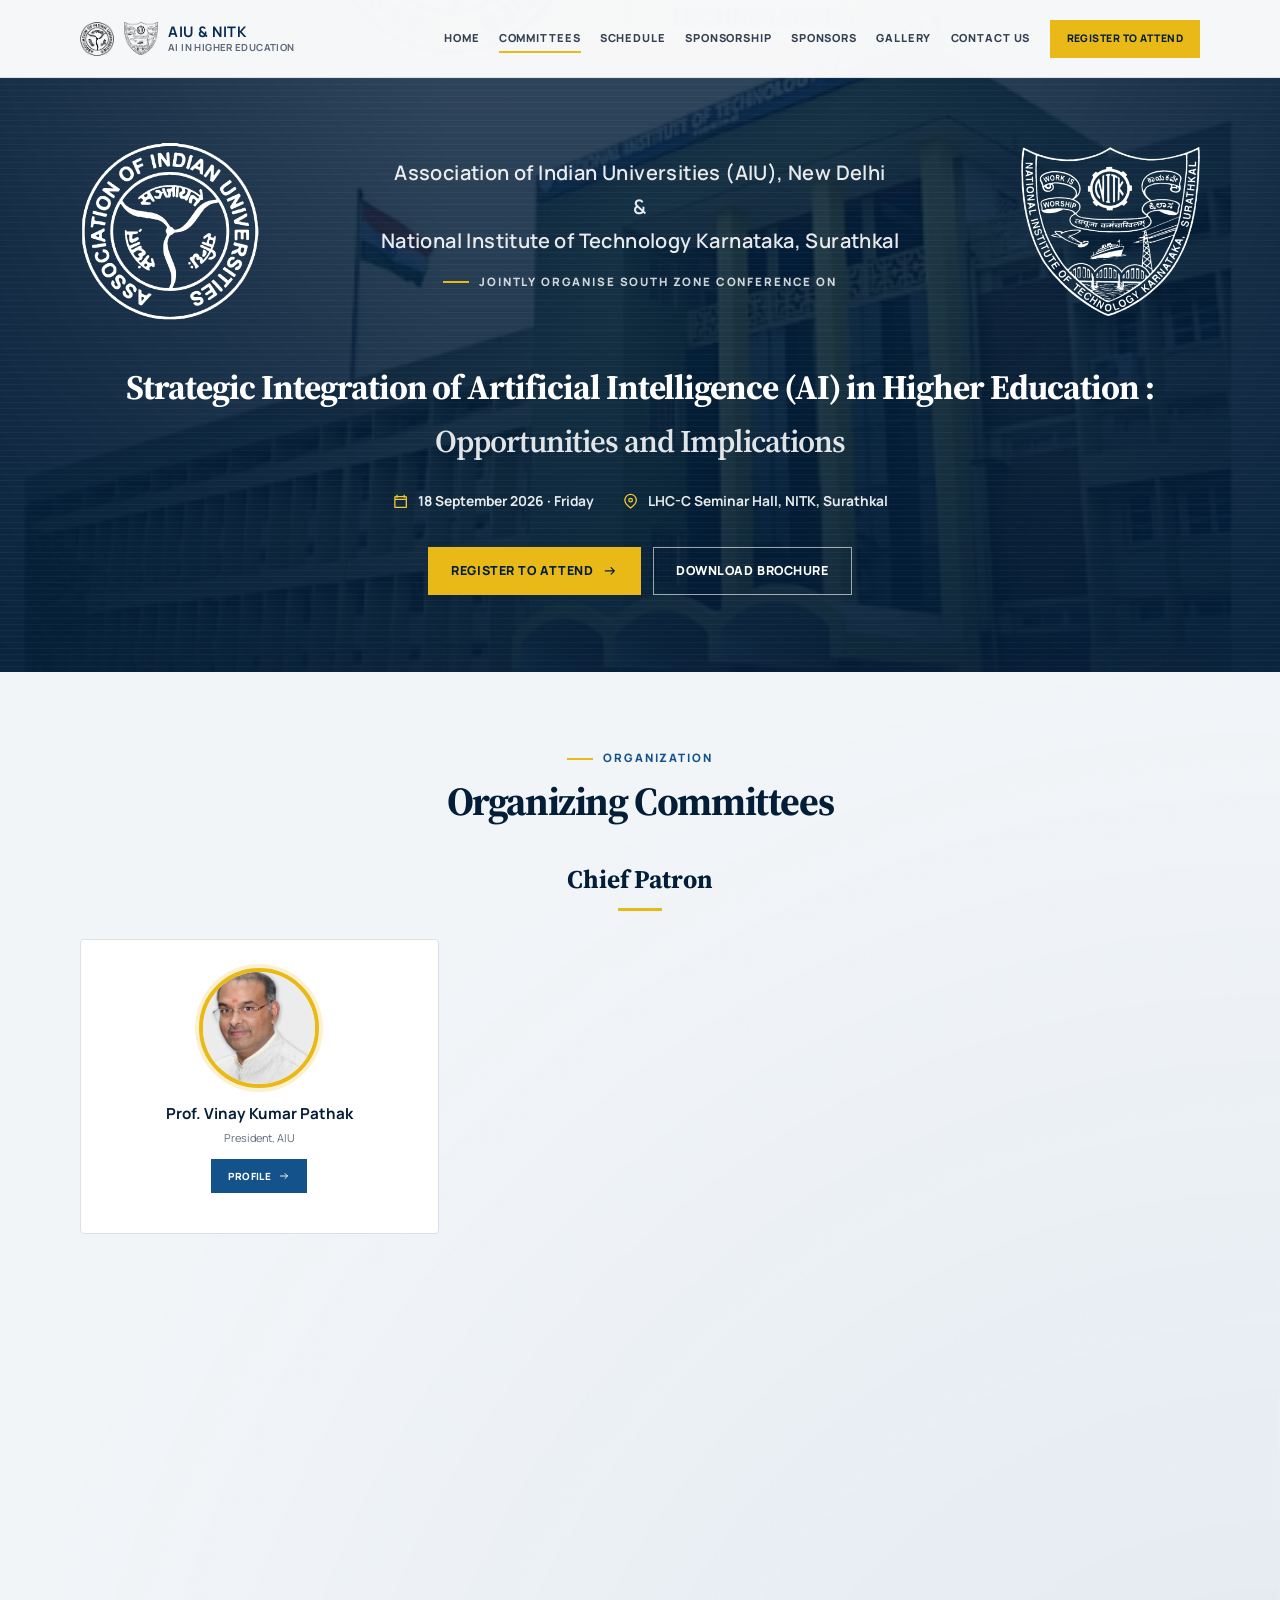
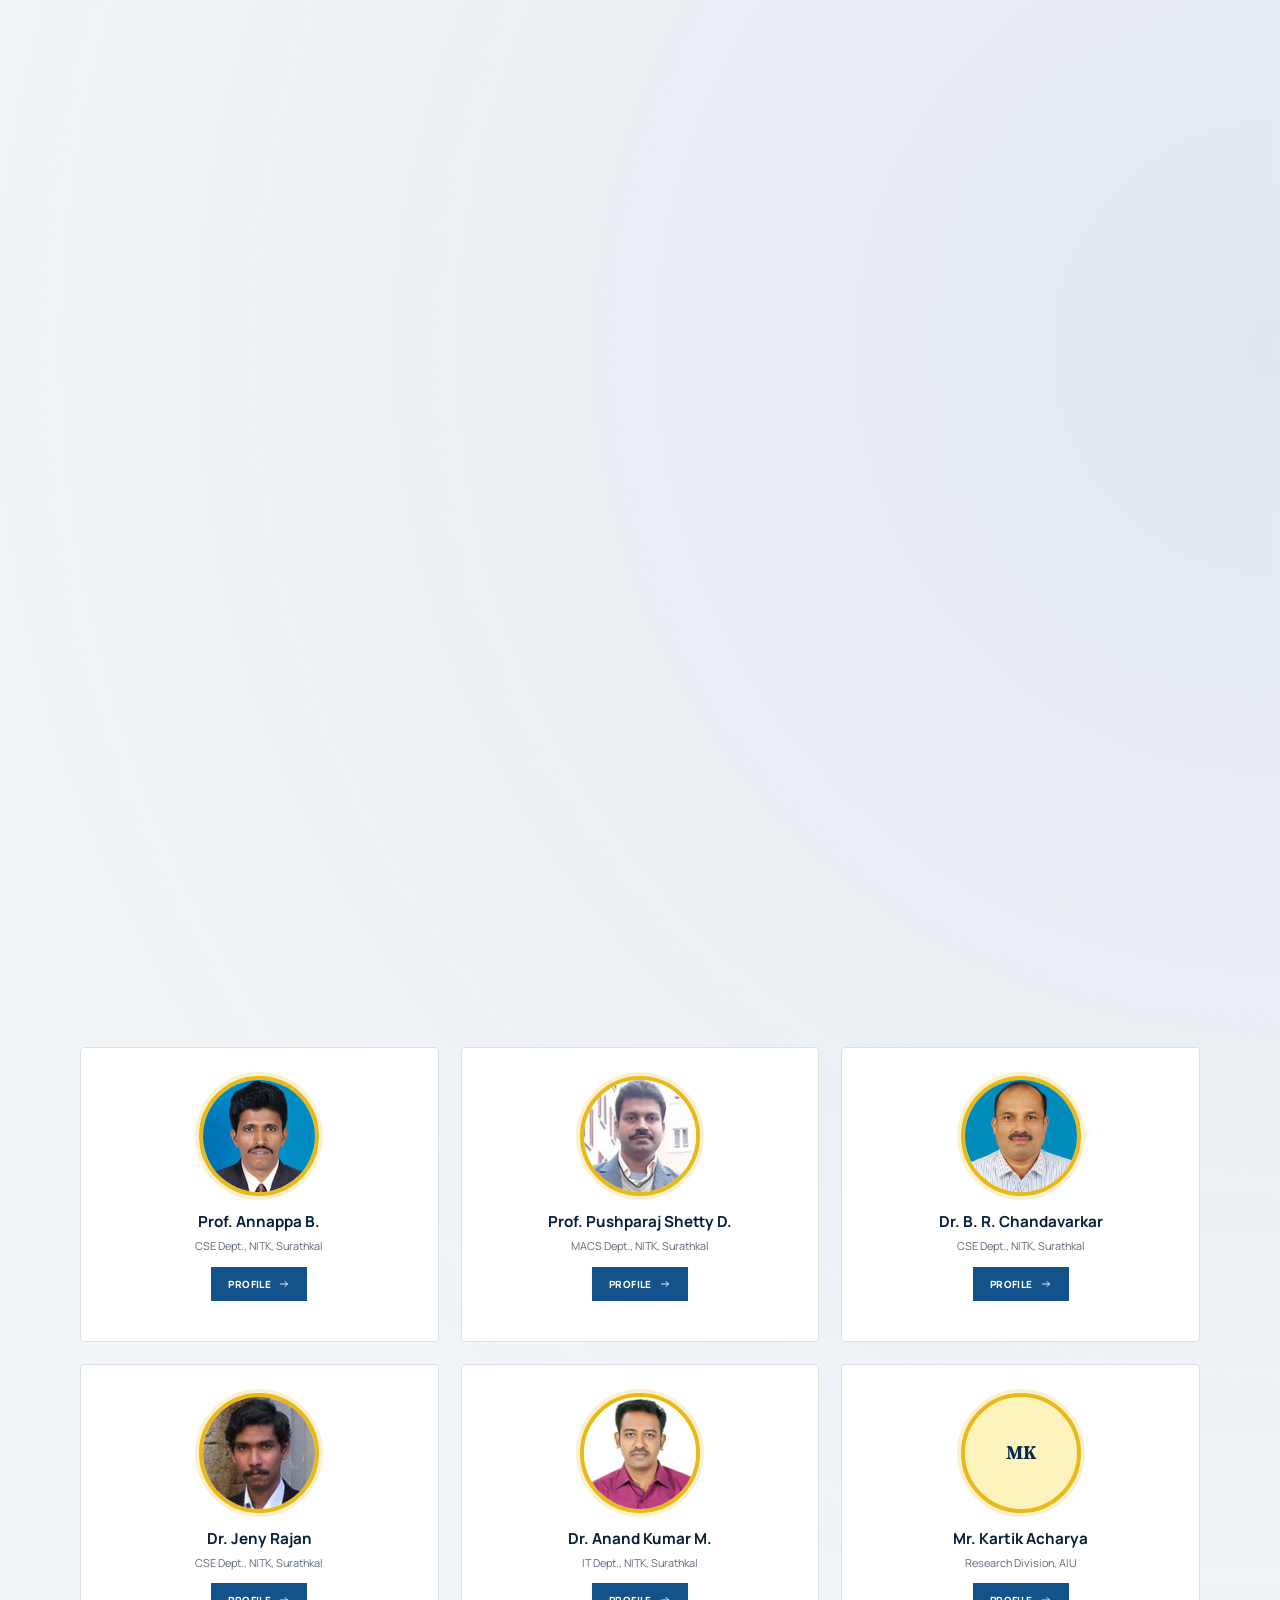
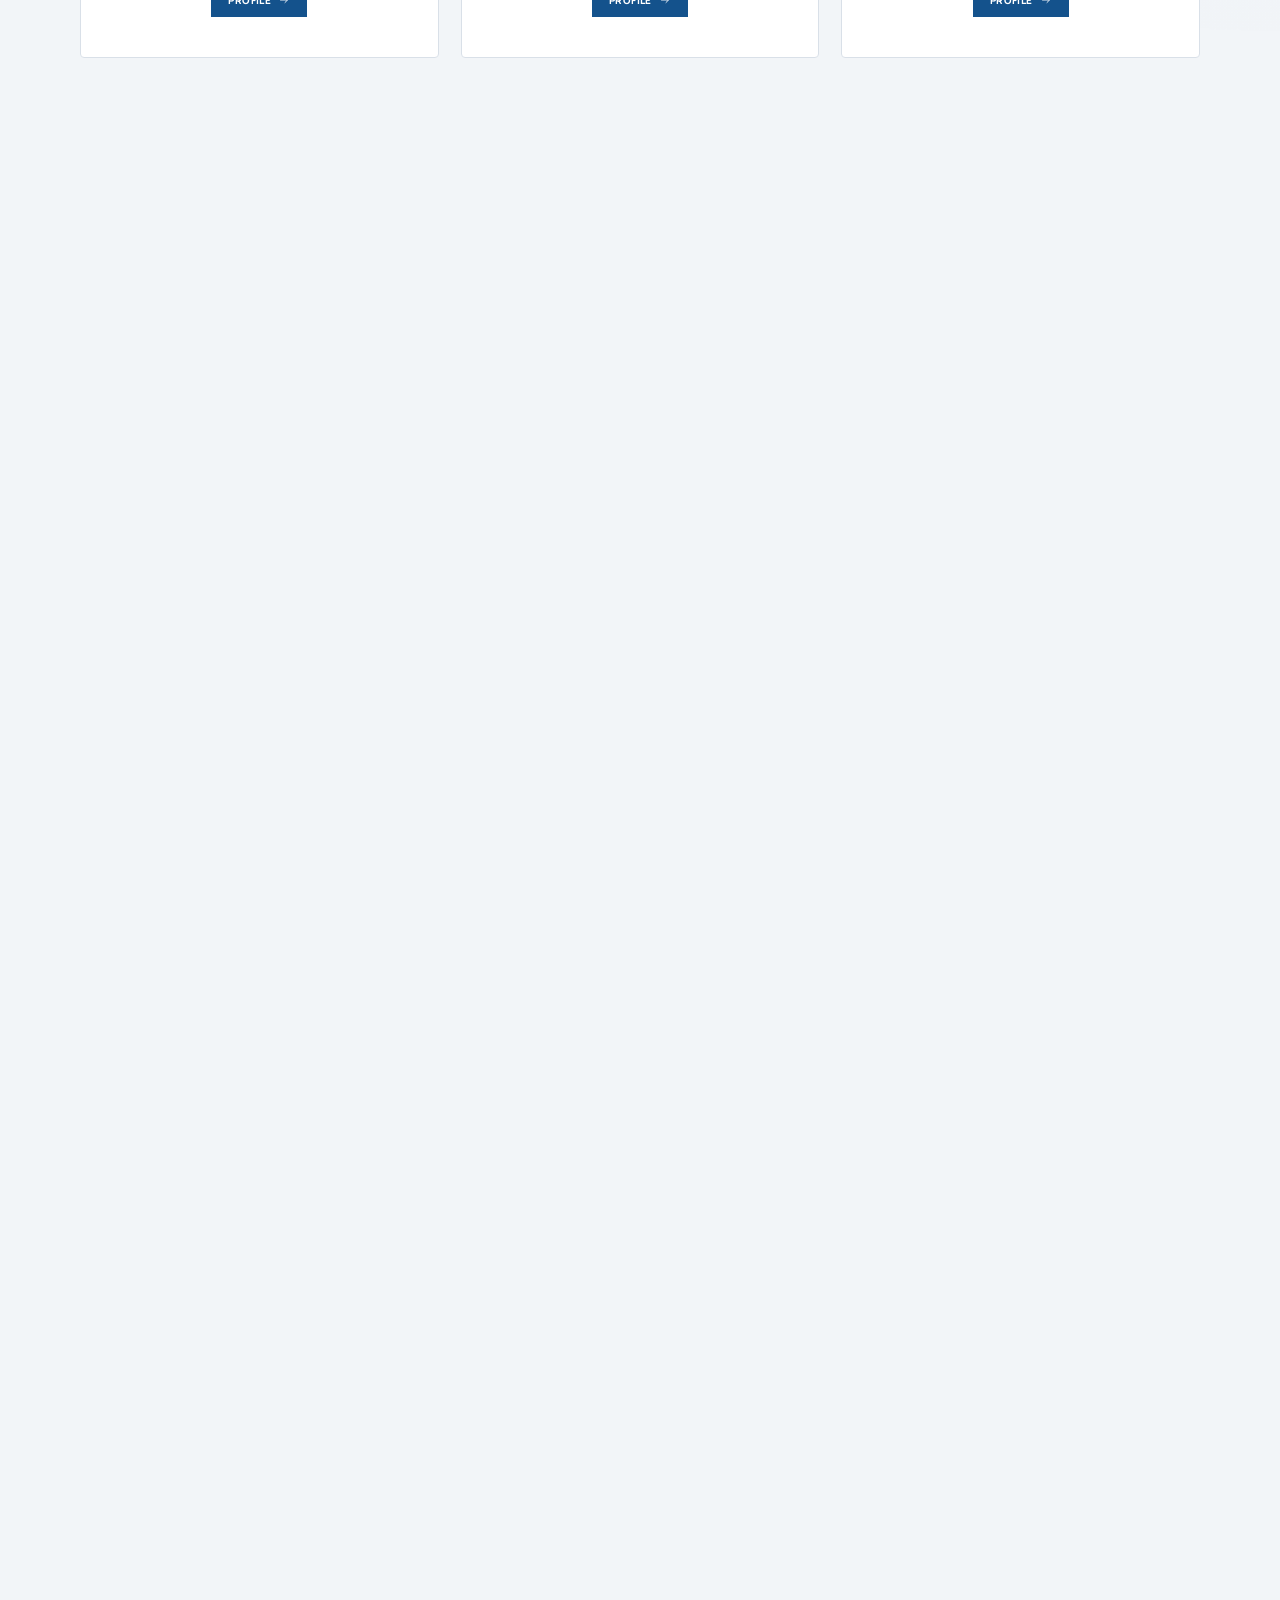
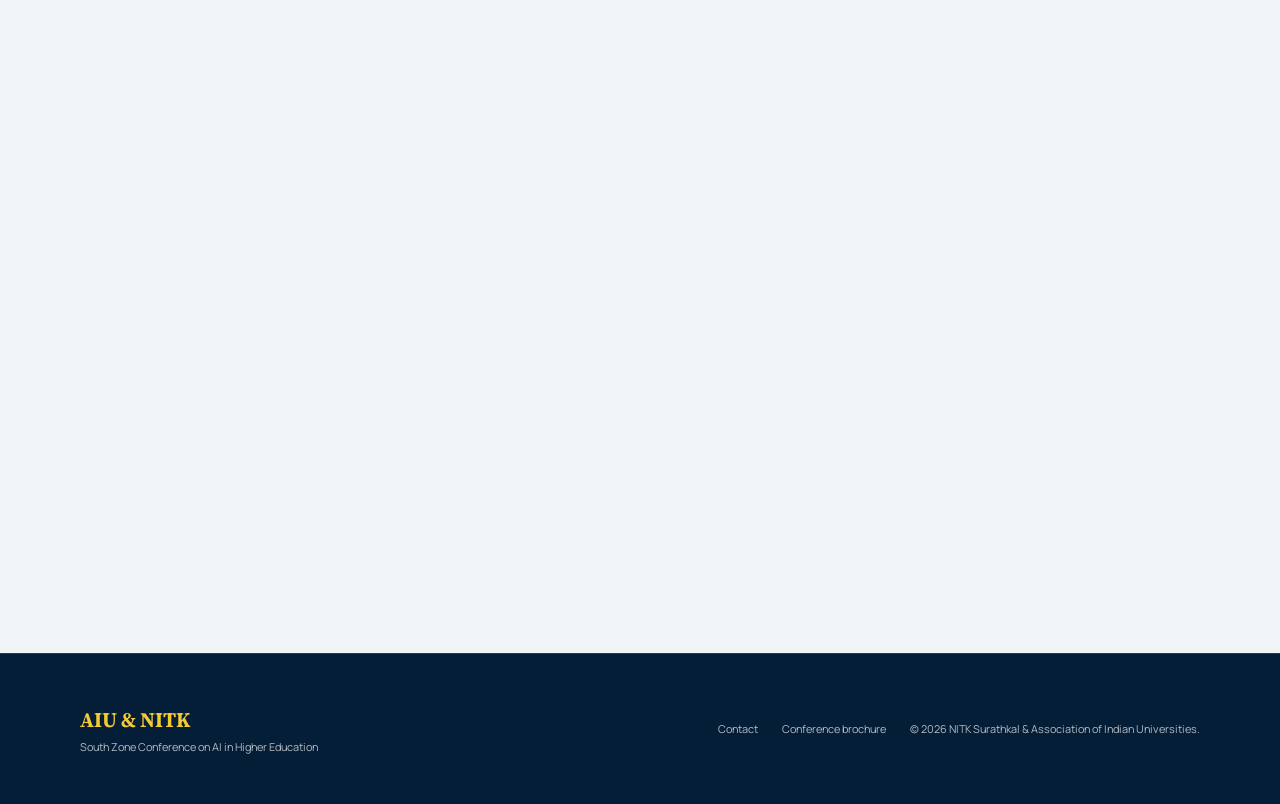
==== commit c8ff371a: "Add tiered Supported By sponsors section with USDC Global and new logos." ====
--- a/docs/committees.html
+++ b/docs/committees.html
@@ -31,7 +31,7 @@
 
       <section class="section committee-page">
         <div class="shell shell--wide">
-          <div class="section-heading reveal">
+          <div class="section-heading section-heading--center reveal">
             <p class="eyebrow">Organization</p>
             <h2>Organizing Committees</h2>
           </div>
--- a/docs/css/styles.css
+++ b/docs/css/styles.css
@@ -85,7 +85,7 @@
 
 h2 {
   margin-bottom: 20px;
-  font-size: clamp(2.1rem, 4vw, 3.55rem);
+  font-size: clamp(1.5rem, 4vw, 2.5rem);
 }
 
 h3 {
@@ -518,39 +518,93 @@
   max-width: none;
   width: 100%;
   color: var(--muted);
+  line-height: 1.7;
+}
+
+.about__lead {
+  position: relative;
+  max-width: 860px;
+  margin: 0 auto clamp(28px, 4vw, 44px);
+  padding-top: 26px;
+  color: var(--navy-900);
   font-family: var(--font-display);
-  font-size: var(--text-prose);
-  line-height: 1.65;
+  font-size: clamp(1.3rem, 2.4vw, 1.7rem);
+  line-height: 1.5;
+  text-align: center;
+}
+
+.about__lead::before {
+  position: absolute;
+  top: 0;
+  left: 50%;
+  width: 52px;
+  height: 3px;
+  background: var(--gold-500);
+  content: "";
+  transform: translateX(-50%);
+}
+
+.about__columns {
+  max-width: 980px;
+  margin-inline: auto;
+  columns: 2;
+  column-gap: clamp(36px, 5vw, 64px);
+  column-rule: 1px solid var(--line);
+  font-size: 1.05rem;
   text-align: justify;
 }
 
-.about__copy p + p {
-  margin-top: 1.1em;
+.about__columns p {
+  margin: 0 0 1.1em;
+  break-inside: avoid;
+}
+
+.about__columns p:last-child {
+  margin-bottom: 0;
 }
 
 .organisers-stack {
   display: grid;
-}
-
-.organisers-stack .institution-block + .institution-block {
-  margin-top: clamp(48px, 7vw, 80px);
-  padding-top: clamp(48px, 7vw, 80px);
-  border-top: 1px solid rgba(6, 43, 80, 0.1);
+  gap: clamp(24px, 3.5vw, 36px);
 }
 
 .institution-block {
   display: grid;
   grid-template-columns: minmax(0, 1.2fr) auto;
-  gap: clamp(36px, 6vw, 80px);
+  gap: clamp(32px, 5vw, 64px);
   align-items: start;
+  padding: clamp(26px, 4vw, 44px);
+  background: var(--white);
+  border: 1px solid rgba(6, 43, 80, 0.1);
+  border-left: 4px solid var(--gold-500);
+  box-shadow: 0 10px 30px rgba(4, 30, 56, 0.05);
+}
+
+.institution-block__head {
+  display: flex;
+  align-items: center;
+  gap: 18px;
+  margin-bottom: 18px;
+}
+
+.institution-block__head h2 {
+  margin-bottom: 0;
+  font-size: clamp(1.3rem, 2.6vw, 1.75rem);
+}
+
+.institution-block__badge {
+  width: 58px;
+  height: 58px;
+  flex: none;
+  object-fit: contain;
 }
 
 .institution-block__body {
   margin-bottom: 22px;
   color: var(--muted);
   font-family: var(--font-display);
-  font-size: var(--text-prose);
-  line-height: 1.65;
+  font-size: clamp(1.05rem, 1.6vw, 1.25rem);
+  line-height: 1.7;
   text-align: justify;
 }
 
@@ -690,34 +744,61 @@
   line-height: 1.6;
 }
 
-.themes-list {
-  max-width: 720px;
+.themes-grid {
+  display: grid;
+  grid-template-columns: repeat(3, minmax(0, 1fr));
+  gap: 18px;
+}
+
+.theme-card {
+  position: relative;
+  overflow: hidden;
+  padding: 30px 26px 26px;
+  background: var(--white);
+  border: 1px solid rgba(6, 43, 80, 0.1);
+  border-top: 3px solid var(--gold-500);
+  box-shadow: 0 10px 30px rgba(4, 30, 56, 0.05);
+  transition:
+    transform var(--transition),
+    box-shadow var(--transition);
+}
+
+.theme-card:hover {
+  transform: translateY(-4px);
+  box-shadow: var(--shadow);
+}
+
+.theme-card__number {
+  position: absolute;
+  top: 10px;
+  right: 16px;
+  color: rgba(6, 43, 80, 0.08);
+  font-family: var(--font-display);
+  font-size: 3.4rem;
+  font-weight: 700;
+  line-height: 1;
+}
+
+.theme-card__icon {
+  display: grid;
+  width: 46px;
+  height: 46px;
+  margin-bottom: 18px;
+  color: var(--gold-400);
+  background: var(--navy-900);
+  place-items: center;
+}
+
+.theme-card__icon .icon {
+  width: 22px;
+  height: 22px;
+}
+
+.theme-card h3 {
   margin: 0;
-  padding: 0;
-  list-style: none;
-  display: grid;
-  gap: 14px;
-}
-
-.themes-list li {
-  position: relative;
-  padding: 4px 0 4px 1.5rem;
-  color: var(--navy-900);
-  font-family: var(--font-sans);
-  font-size: var(--text-prose);
-  font-weight: 400;
+  color: var(--navy-950);
+  font-size: 1.05rem;
   line-height: 1.45;
-}
-
-.themes-list li::before {
-  position: absolute;
-  top: 0.7em;
-  left: 0;
-  width: 0.55rem;
-  height: 0.55rem;
-  background: var(--gold-500);
-  border-radius: 50%;
-  content: "";
 }
 
 .speakers-section {
@@ -767,9 +848,11 @@
   flex: none;
   color: var(--navy-900);
   background: var(--gold-100);
-  border: 1px solid rgba(233, 185, 23, 0.4);
+  border: 3px solid var(--gold-500);
   border-radius: 50%;
   object-fit: cover;
+  object-position: center 18%;
+  box-shadow: 0 0 0 3px rgba(233, 185, 23, 0.22);
   place-items: center;
 }
 
@@ -779,20 +862,234 @@
   font-weight: 700;
 }
 
+.sponsorship-highlights {
+  margin-bottom: clamp(56px, 7vw, 84px);
+}
+
+.highlight-cards {
+  display: grid;
+  margin: 0;
+  padding: 0;
+  list-style: none;
+  grid-template-columns: repeat(3, 1fr);
+  gap: 22px;
+}
+
+.highlight-card {
+  position: relative;
+  overflow: hidden;
+  padding: 28px 26px;
+  background: var(--white);
+  border: 1px solid var(--line);
+  border-radius: var(--radius);
+  transition:
+    transform var(--transition),
+    box-shadow var(--transition),
+    border-color var(--transition);
+}
+
+.highlight-card::before {
+  position: absolute;
+  top: 0;
+  left: 0;
+  width: 100%;
+  height: 3px;
+  background: linear-gradient(90deg, var(--gold-500), rgba(233, 185, 23, 0));
+  content: "";
+  opacity: 0;
+  transition: opacity var(--transition);
+}
+
+.highlight-card:hover {
+  border-color: rgba(233, 185, 23, 0.7);
+  box-shadow: var(--shadow);
+  transform: translateY(-4px);
+}
+
+.highlight-card:hover::before {
+  opacity: 1;
+}
+
+.highlight-card__icon {
+  display: grid;
+  width: 52px;
+  height: 52px;
+  margin-bottom: 18px;
+  color: var(--gold-400);
+  background: var(--navy-900);
+  border-radius: var(--radius);
+  place-items: center;
+}
+
+.highlight-card__icon .icon {
+  width: 24px;
+  height: 24px;
+}
+
+.highlight-card p {
+  margin: 0;
+  color: var(--muted);
+  font-size: 0.95rem;
+  line-height: 1.6;
+}
+
 .sponsorship__intro {
-  margin-bottom: 50px;
+  margin-bottom: 0;
 }
 
 .sponsorship__intro .section-heading {
   max-width: none;
   width: 100%;
-  margin-bottom: 0;
+}
+
+.tier-cards {
+  display: grid;
+  margin-bottom: clamp(56px, 7vw, 84px);
+  grid-template-columns: repeat(3, 1fr);
+  gap: 24px;
+  align-items: stretch;
+}
+
+.tier-card {
+  position: relative;
+  display: flex;
+  flex-direction: column;
+  padding: 34px 30px;
+  background: var(--white);
+  border: 1px solid var(--line);
+  border-top: 4px solid #9aa7b5;
+  border-radius: var(--radius);
+  transition:
+    transform var(--transition),
+    box-shadow var(--transition);
+}
+
+.tier-card:hover {
+  box-shadow: var(--shadow);
+  transform: translateY(-5px);
+}
+
+.tier-card--gold {
+  border-top-color: var(--gold-500);
+}
+
+.tier-card--featured {
+  color: rgba(255, 255, 255, 0.85);
+  background:
+    radial-gradient(circle at 100% 0%, rgba(233, 185, 23, 0.2), transparent 46%),
+    var(--navy-950);
+  border-color: var(--navy-950);
+  border-top-color: var(--gold-500);
+  box-shadow: var(--shadow);
+}
+
+.tier-card__badge {
+  display: inline-flex;
+  width: fit-content;
+  margin-bottom: 18px;
+  padding: 6px 12px;
+  color: var(--navy-950);
+  background: var(--gold-500);
+  border-radius: 999px;
+  align-items: center;
+  gap: 6px;
+  font-size: 0.68rem;
+  font-weight: 800;
+  letter-spacing: 0.08em;
+  text-transform: uppercase;
+}
+
+.tier-card__badge .icon {
+  width: 0.9rem;
+  height: 0.9rem;
+}
+
+.tier-card__name {
+  margin-bottom: 6px;
+  color: var(--navy-700);
+  font-size: 0.78rem;
+  font-weight: 800;
+  letter-spacing: 0.16em;
+  text-transform: uppercase;
+}
+
+.tier-card--featured .tier-card__name {
+  color: var(--gold-400);
+}
+
+.tier-card__price {
+  margin-bottom: 20px;
+  color: var(--navy-950);
+  font-family: var(--font-display);
+  font-size: clamp(1.9rem, 3vw, 2.4rem);
+  font-weight: 700;
+  letter-spacing: -0.02em;
+}
+
+.tier-card--featured .tier-card__price {
+  color: var(--white);
+}
+
+.tier-card__perks {
+  display: grid;
+  margin: 0 0 28px;
+  padding: 20px 0 0;
+  border-top: 1px solid var(--line);
+  list-style: none;
+  gap: 12px;
+}
+
+.tier-card--featured .tier-card__perks {
+  border-top-color: rgba(255, 255, 255, 0.16);
+}
+
+.tier-card__perks li {
+  display: flex;
+  gap: 10px;
+  align-items: flex-start;
+  font-size: 0.88rem;
+  line-height: 1.5;
+}
+
+.tier-card__perks .icon {
+  width: 1rem;
+  height: 1rem;
+  margin-top: 3px;
+  color: var(--gold-500);
+}
+
+.tier-card .button {
+  width: 100%;
+  margin-top: auto;
+}
+
+.button--outline {
+  color: var(--navy-900);
+  border-color: var(--navy-900);
+}
+
+.button--outline:hover {
+  color: var(--white);
+  background: var(--navy-900);
+}
+
+.benefits-compare {
+  margin-bottom: clamp(44px, 6vw, 64px);
+}
+
+.benefits-compare__title {
+  margin-bottom: 16px;
+  color: var(--navy-950);
+  font-family: var(--font-display);
+  font-size: 1.35rem;
+  font-weight: 700;
 }
 
 .table-wrap {
   overflow-x: auto;
   border: 1px solid var(--line);
   background: var(--white);
+  border-radius: var(--radius);
   box-shadow: var(--shadow);
 }
 
@@ -800,7 +1097,8 @@
   width: 100%;
   min-width: 680px;
   border-collapse: collapse;
-  font-size: 0.78rem;
+  table-layout: fixed;
+  font-size: 0.95rem;
 }
 
 .sponsorship-table th,
@@ -816,6 +1114,11 @@
   background: var(--navy-900);
 }
 
+.sponsorship-table thead th:nth-child(2) {
+  background: var(--navy-950);
+  box-shadow: inset 0 3px 0 var(--gold-500);
+}
+
 .sponsorship-table thead th:nth-child(3) {
   color: var(--navy-950);
   background: var(--gold-500);
@@ -827,6 +1130,11 @@
   text-align: left;
 }
 
+.sponsorship-table thead th:nth-child(n + 2),
+.sponsorship-table tbody td {
+  width: 23%;
+}
+
 .sponsorship-table thead strong,
 .sponsorship-table thead span {
   display: block;
@@ -834,7 +1142,7 @@
 
 .sponsorship-table thead span {
   margin-top: 2px;
-  font-size: 0.66rem;
+  font-size: 0.8rem;
   font-weight: 500;
 }
 
@@ -847,16 +1155,34 @@
   background: #f8fafc;
 }
 
+.sponsorship-table tbody tr:hover {
+  background: rgba(233, 185, 23, 0.08);
+}
+
 .table-check {
   display: inline-grid;
+  width: 1.6rem;
+  height: 1.6rem;
   color: var(--navy-700);
+  background: rgba(20, 82, 140, 0.1);
+  border-radius: 50%;
   place-items: center;
 }
 
+.table-check .icon {
+  width: 0.95rem;
+  height: 0.95rem;
+}
+
+.table-dash {
+  color: #b3bec9;
+  font-weight: 600;
+}
+
 .table-note {
-  margin: 14px 0 36px;
+  margin: 14px 0 0;
   color: var(--muted);
-  font-size: 0.68rem;
+  font-size: 0.82rem;
 }
 
 .sponsor-details {
@@ -868,7 +1194,21 @@
 .sponsor-detail {
   padding: 34px;
   background: var(--white);
-  border-left: 4px solid var(--gold-500);
+  border: 1px solid var(--line);
+  border-top: 4px solid var(--gold-500);
+  border-radius: var(--radius);
+  box-shadow: 0 10px 30px rgba(4, 30, 56, 0.06);
+}
+
+.sponsor-detail__icon {
+  display: grid;
+  width: 46px;
+  height: 46px;
+  margin-bottom: 18px;
+  color: var(--gold-400);
+  background: var(--navy-900);
+  border-radius: var(--radius);
+  place-items: center;
 }
 
 .sponsor-detail h3 {
@@ -884,6 +1224,10 @@
   padding-block: 7px;
   grid-template-columns: 130px 1fr;
   gap: 14px;
+}
+
+.sponsor-detail dl div + div {
+  border-top: 1px solid var(--mist);
 }
 
 .sponsor-detail dt {
@@ -912,6 +1256,10 @@
   align-items: center;
   font-size: 0.85rem;
   font-weight: 700;
+}
+
+.sponsor-detail--contact > a:hover {
+  color: var(--navy-950);
 }
 
 .sponsor-detail--contact .text-link {
@@ -992,6 +1340,55 @@
   text-transform: uppercase;
 }
 
+.section-supporters {
+  display: flex;
+  margin-top: 38px;
+  flex-direction: column;
+  align-items: center;
+  gap: 16px;
+  text-align: center;
+}
+
+.section-supporters__label {
+  color: var(--muted);
+  font-family: var(--font-sans);
+  font-size: 0.72rem;
+  font-weight: 800;
+  letter-spacing: 0.16em;
+  text-transform: uppercase;
+}
+
+.section-supporters__logos {
+  display: flex;
+  align-items: center;
+  justify-content: center;
+  flex-wrap: wrap;
+  gap: 18px;
+}
+
+.section-supporters__item {
+  display: block;
+  padding: 14px 20px;
+  background: var(--white);
+  border: 1px solid var(--line);
+  box-shadow: var(--shadow);
+  transition:
+    border-color 0.2s ease,
+    transform 0.2s ease;
+}
+
+.section-supporters__item:hover,
+.section-supporters__item:focus-visible {
+  border-color: var(--gold-500);
+  transform: translateY(-3px);
+}
+
+.section-supporters__item img {
+  display: block;
+  width: auto;
+  height: clamp(48px, 6vw, 72px);
+}
+
 .platinum-list {
   display: grid;
   gap: clamp(36px, 6vw, 64px);
@@ -1034,6 +1431,21 @@
   height: 100%;
   min-height: 280px;
   object-fit: cover;
+}
+
+.platinum-feature__media--logo {
+  display: grid;
+  place-items: center;
+  padding: 32px;
+}
+
+.platinum-feature__media--logo img {
+  width: auto;
+  height: auto;
+  max-width: min(260px, 70%);
+  max-height: 220px;
+  min-height: 0;
+  object-fit: contain;
 }
 
 .platinum-feature__media--placeholder {
@@ -1089,6 +1501,72 @@
   margin-bottom: 22px;
   color: var(--muted);
   font-size: 0.95rem;
+}
+
+.supported-tiers {
+  display: grid;
+  gap: clamp(40px, 6vw, 72px);
+  margin-top: clamp(28px, 4vw, 44px);
+}
+
+.supported-tier__title {
+  margin-bottom: clamp(18px, 3vw, 28px);
+  color: var(--navy-950);
+  font-family: var(--font-display);
+  font-size: clamp(1.3rem, 2.4vw, 1.7rem);
+  text-align: center;
+}
+
+.gold-sponsor-list {
+  display: grid;
+  grid-template-columns: repeat(2, minmax(0, 1fr));
+  gap: 22px;
+}
+
+.gold-sponsor-card {
+  display: flex;
+  flex-direction: column;
+  gap: 14px;
+  padding: clamp(22px, 3vw, 32px);
+  background: var(--white);
+  border: 1px solid var(--line);
+  box-shadow: var(--shadow);
+}
+
+.gold-sponsor-card__head {
+  display: flex;
+  align-items: center;
+  gap: 14px;
+}
+
+.gold-sponsor-card__head .sponsor-logo {
+  margin-bottom: 0;
+}
+
+.gold-sponsor-card__head h4 {
+  color: var(--navy-950);
+  font-family: var(--font-display);
+  font-size: 1.1rem;
+}
+
+.gold-sponsor-card__head span {
+  color: var(--muted);
+  font-size: 0.8rem;
+}
+
+.gold-sponsor-card > p {
+  color: var(--muted);
+  font-size: 0.95rem;
+}
+
+.sponsor-tier-card--logo {
+  min-height: 140px;
+}
+
+.sponsor-tier-card--logo .sponsor-logo {
+  width: 96px;
+  height: 96px;
+  margin-bottom: 0;
 }
 
 .sponsor-tier-grid {
@@ -1258,9 +1736,8 @@
   grid-template-columns: 1.75rem minmax(0, 1fr);
   gap: 10px;
   color: rgba(255, 255, 255, 0.84);
-  font-size: var(--text-prose);
-  line-height: 1.65;
-  text-align: justify;
+  font-size: clamp(1.05rem, 1.6vw, 1.25rem);
+  line-height: 1.7;
 }
 
 .registration-band__index {
@@ -1443,16 +1920,30 @@
 }
 
 .org-block__title {
-  margin-bottom: 18px;
+  margin-bottom: clamp(20px, 3vw, 28px);
   color: var(--navy-950);
   font-family: var(--font-display);
   font-size: clamp(1.35rem, 2vw, 1.7rem);
+  text-align: center;
+}
+
+.org-block__title::after {
+  display: block;
+  width: 44px;
+  height: 3px;
+  margin: 12px auto 0;
+  background: var(--gold-500);
+  content: "";
 }
 
 .coordinators-list {
   display: grid;
   grid-template-columns: repeat(3, minmax(0, 1fr));
   gap: 16px;
+}
+
+.committee-page .coordinators-list {
+  gap: 22px;
 }
 
 .committees-list {
@@ -1534,17 +2025,52 @@
   display: flex;
   min-height: 150px;
   padding: 24px;
-  background: var(--white);
-  border: 1px solid var(--line);
   gap: 16px;
   flex-direction: column;
   align-items: center;
   text-align: center;
 }
 
+.committee-page .coordinator {
+  position: relative;
+  overflow: hidden;
+  padding: 28px 24px;
+  background: var(--white);
+  border: 1px solid var(--line);
+  border-radius: var(--radius);
+  transition:
+    transform var(--transition),
+    box-shadow var(--transition),
+    border-color var(--transition);
+}
+
+.committee-page .coordinator::before {
+  position: absolute;
+  top: 0;
+  left: 0;
+  width: 100%;
+  height: 3px;
+  background: linear-gradient(90deg, var(--gold-500), rgba(233, 185, 23, 0));
+  content: "";
+  opacity: 0;
+  transition: opacity var(--transition);
+}
+
+.committee-page .coordinator:hover {
+  border-color: rgba(233, 185, 23, 0.7);
+  box-shadow: var(--shadow);
+  transform: translateY(-4px);
+}
+
+.committee-page .coordinator:hover::before {
+  opacity: 1;
+}
+
 .coordinator .person-avatar {
   width: 120px;
   height: 120px;
+  border-width: 4px;
+  box-shadow: 0 0 0 4px rgba(233, 185, 23, 0.2);
 }
 
 .coordinator h3 {
@@ -1554,13 +2080,13 @@
 }
 
 .coordinator p {
-  margin-bottom: 14px;
+  margin-bottom: 12px;
   color: var(--muted);
   font-size: 0.68rem;
 }
 
-.coordinator a {
-  display: inline-flex;
+.coordinator a:not(.coordinator__profile) {
+  display: flex;
   color: var(--navy-700);
   gap: 6px;
   align-items: center;
@@ -1570,8 +2096,40 @@
   word-break: break-word;
 }
 
-.coordinator a + a {
-  margin-top: 6px;
+.coordinator a:not(.coordinator__profile) + a:not(.coordinator__profile) {
+  margin-top: 12px;
+}
+
+.coordinator a.coordinator__profile {
+  display: inline-flex;
+  margin: 0 0 12px;
+  min-height: 34px;
+  padding: 0 16px;
+  color: var(--white);
+  background: var(--navy-700);
+  border: 1px solid transparent;
+  gap: 7px;
+  align-items: center;
+  justify-content: center;
+  font-size: 0.62rem;
+  font-weight: 800;
+  letter-spacing: 0.04em;
+  text-transform: uppercase;
+  word-break: normal;
+  transition:
+    background var(--transition),
+    transform var(--transition);
+}
+
+.coordinator a.coordinator__profile:hover {
+  color: var(--white);
+  background: var(--navy-800);
+  transform: translateY(-1px);
+}
+
+.coordinator a.coordinator__profile .icon {
+  width: 12px;
+  height: 12px;
 }
 
 .reveal {
@@ -1721,6 +2279,14 @@
     grid-template-columns: 1fr;
   }
 
+  .about__columns {
+    columns: 1;
+  }
+
+  .themes-grid {
+    grid-template-columns: 1fr 1fr;
+  }
+
   .platinum-feature--reverse .platinum-feature__media,
   .platinum-feature--reverse .platinum-feature__body {
     order: initial;
@@ -1730,6 +2296,20 @@
   .sponsor-tier-grid--silver,
   .sponsor-tier-grid--associate {
     grid-template-columns: 1fr 1fr;
+  }
+
+  .highlight-cards {
+    grid-template-columns: 1fr 1fr;
+  }
+
+  .tier-cards {
+    max-width: 540px;
+    margin-inline: auto;
+    grid-template-columns: 1fr;
+  }
+
+  .gold-sponsor-list {
+    grid-template-columns: 1fr;
   }
 
   .speakers-grid {
@@ -1820,6 +2400,16 @@
     justify-self: center;
   }
 
+  .themes-grid {
+    grid-template-columns: 1fr;
+  }
+
+  .institution-block__head {
+    align-items: flex-start;
+    flex-direction: column;
+    gap: 14px;
+  }
+
   .highlights {
     grid-template-columns: 1fr;
   }
@@ -1833,6 +2423,10 @@
 
   .highlight__icon {
     margin-bottom: 22px;
+  }
+
+  .highlight-cards {
+    grid-template-columns: 1fr;
   }
 
   .speakers-grid,
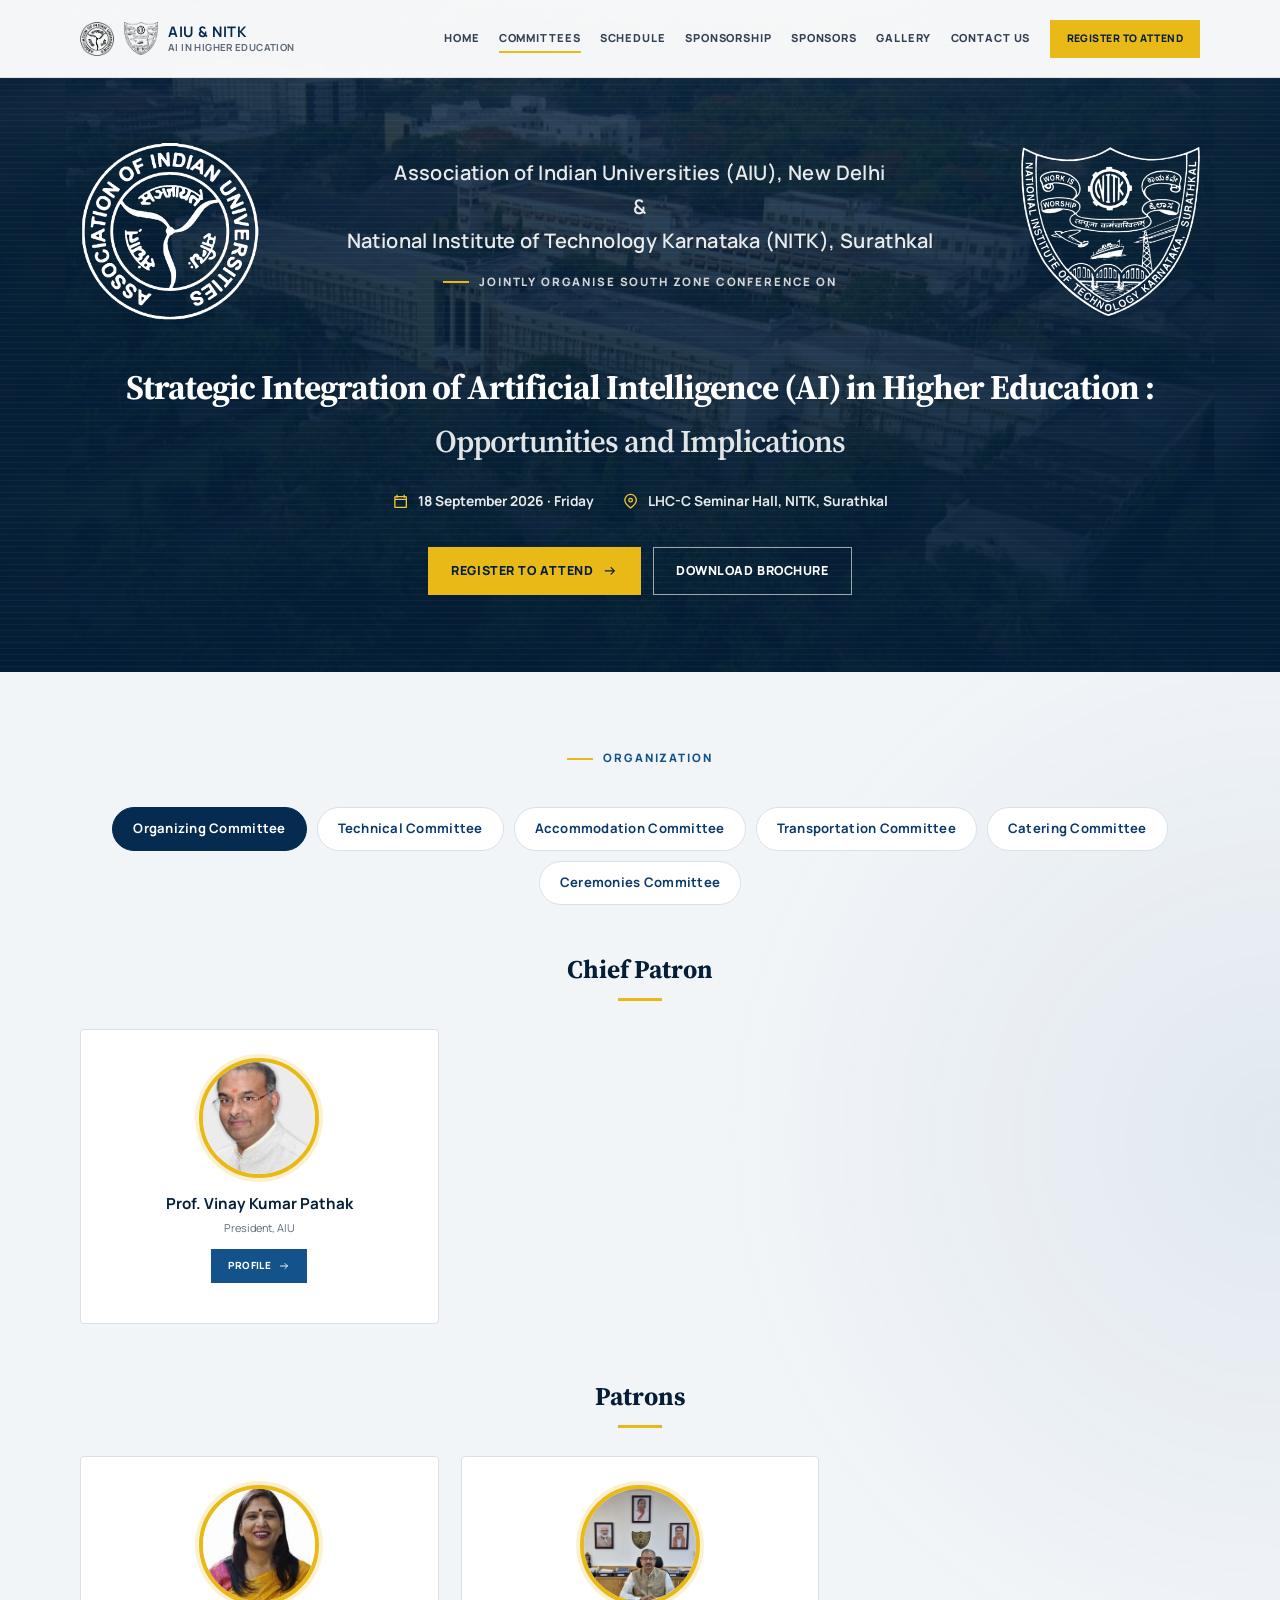
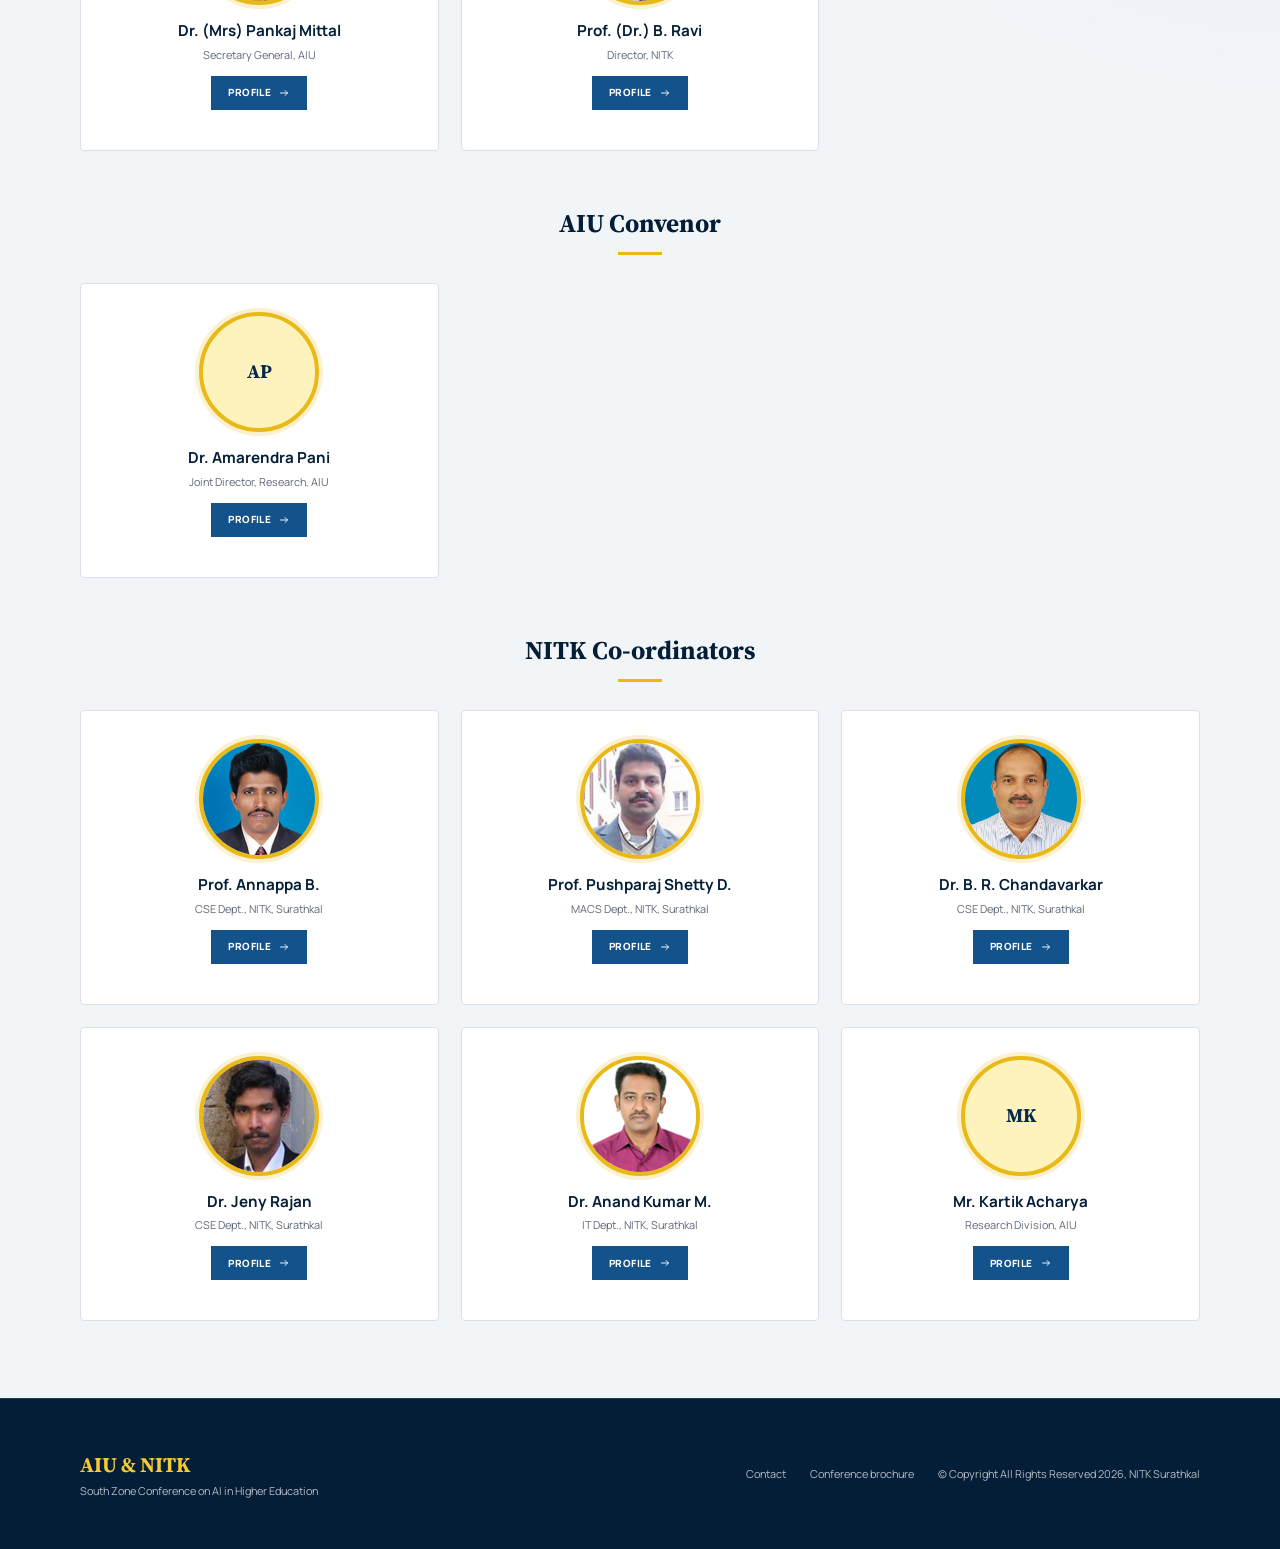
==== commit 8ecf0c37: "Add tabbed navigation for committees, schedule, and gallery pages; add AIU gallery section and updat" ====
--- a/docs/committees.html
+++ b/docs/committees.html
@@ -33,8 +33,9 @@
         <div class="shell shell--wide">
           <div class="section-heading section-heading--center reveal">
             <p class="eyebrow">Organization</p>
-            <h2>Organizing Committees</h2>
           </div>
+
+          <div id="org-nav"></div>
 
           <div class="org-stack">
             <div id="leadership-list"></div>
--- a/docs/css/styles.css
+++ b/docs/css/styles.css
@@ -612,6 +612,30 @@
   margin-top: 1.1em;
 }
 
+.institution-block__reach {
+  margin-bottom: 22px;
+  padding: 18px 20px;
+  background: rgba(6, 43, 80, 0.035);
+  border-left: 3px solid var(--gold-500);
+}
+
+.institution-block__reach h3 {
+  margin-bottom: 12px;
+  font-size: clamp(1.05rem, 1.8vw, 1.25rem);
+  color: var(--navy-950);
+}
+
+.institution-block__reach ul {
+  margin: 0 0 14px;
+  padding-left: 18px;
+  color: var(--muted);
+  line-height: 1.7;
+}
+
+.institution-block__reach li + li {
+  margin-top: 8px;
+}
+
 .institution-block__media {
   display: grid;
   justify-items: center;
@@ -1240,6 +1264,44 @@
 .sponsor-detail dd {
   margin: 0;
   font-size: 0.82rem;
+}
+
+.sponsor-detail__body {
+  display: flex;
+  gap: 24px;
+  align-items: flex-start;
+  justify-content: space-between;
+  flex-wrap: wrap;
+}
+
+.sponsor-detail__body dl {
+  flex: 1 1 260px;
+  min-width: 0;
+}
+
+.sponsor-detail__qr {
+  display: grid;
+  margin: 0;
+  padding: 12px;
+  justify-items: center;
+  gap: 8px;
+  background: var(--white);
+  border: 1px solid rgba(6, 43, 80, 0.12);
+  border-radius: var(--radius);
+}
+
+.sponsor-detail__qr img {
+  width: 138px;
+  height: 138px;
+  object-fit: contain;
+}
+
+.sponsor-detail__qr figcaption {
+  color: var(--muted);
+  font-size: 0.72rem;
+  font-weight: 700;
+  letter-spacing: 0.04em;
+  text-transform: uppercase;
 }
 
 .sponsor-detail--contact {
@@ -1854,9 +1916,52 @@
     var(--mist);
 }
 
+.org-tabs {
+  display: flex;
+  flex-wrap: wrap;
+  justify-content: center;
+  gap: 10px;
+  margin-bottom: clamp(32px, 4vw, 48px);
+}
+
+.org-tab {
+  padding: 10px 20px;
+  color: var(--navy-800);
+  background: var(--white);
+  border: 1px solid var(--line);
+  border-radius: 999px;
+  font-size: 0.82rem;
+  font-weight: 700;
+  letter-spacing: 0.02em;
+  cursor: pointer;
+  transition:
+    color var(--transition),
+    background var(--transition),
+    border-color var(--transition);
+}
+
+.org-tab:hover {
+  border-color: var(--navy-700);
+}
+
+.org-tab.is-active {
+  color: var(--white);
+  background: var(--navy-900);
+  border-color: var(--navy-900);
+}
+
 .org-stack {
   display: grid;
   gap: clamp(36px, 5vw, 56px);
+}
+
+.org-panel {
+  display: grid;
+  gap: clamp(36px, 5vw, 56px);
+}
+
+.org-panel[hidden] {
+  display: none;
 }
 
 #leadership-list,
@@ -2509,3 +2614,252 @@
     transition-duration: 0.01ms !important;
   }
 }
+
+/* Gallery page */
+
+.gallery-section {
+  margin-top: clamp(40px, 7vw, 72px);
+}
+
+.gallery-section .section-heading {
+  margin-bottom: clamp(20px, 3.5vw, 34px);
+}
+
+.photo-grid {
+  display: grid;
+  grid-template-columns: repeat(4, minmax(0, 1fr));
+  grid-auto-rows: 200px;
+  grid-auto-flow: dense;
+  gap: 14px;
+}
+
+.photo-tile {
+  position: relative;
+  padding: 0;
+  overflow: hidden;
+  border: 0;
+  border-radius: var(--radius);
+  background: var(--navy-950);
+  cursor: zoom-in;
+}
+
+.photo-tile img {
+  display: block;
+  width: 100%;
+  height: 100%;
+  object-fit: cover;
+  transition: transform 420ms ease;
+}
+
+.photo-tile::after {
+  content: "";
+  position: absolute;
+  inset: 0;
+  background: linear-gradient(
+    to top,
+    rgba(4, 30, 56, 0.72) 0%,
+    rgba(4, 30, 56, 0.12) 38%,
+    rgba(4, 30, 56, 0) 60%
+  );
+  opacity: 0;
+  transition: opacity var(--transition);
+}
+
+.photo-tile__caption {
+  position: absolute;
+  inset-inline: 0;
+  bottom: 0;
+  z-index: 1;
+  padding: 14px 16px;
+  color: var(--white);
+  font-family: var(--font-sans);
+  font-size: 0.82rem;
+  font-weight: 700;
+  letter-spacing: 0.02em;
+  text-align: left;
+  transform: translateY(8px);
+  opacity: 0;
+  transition: transform var(--transition), opacity var(--transition);
+}
+
+.photo-tile:hover img,
+.photo-tile:focus-visible img {
+  transform: scale(1.05);
+}
+
+.photo-tile:hover::after,
+.photo-tile:focus-visible::after,
+.photo-tile:hover .photo-tile__caption,
+.photo-tile:focus-visible .photo-tile__caption {
+  opacity: 1;
+  transform: translateY(0);
+}
+
+.photo-tile:focus-visible {
+  outline: 3px solid var(--gold-400);
+  outline-offset: 2px;
+}
+
+.photo-tile--featured {
+  grid-column: span 2;
+  grid-row: span 2;
+}
+
+.photo-tile--wide {
+  grid-column: span 2;
+}
+
+.photo-tile--tall {
+  grid-row: span 2;
+}
+
+.gallery-placeholder {
+  margin: 8px auto 0;
+  max-width: 560px;
+  padding: 40px 24px;
+  border: 1px dashed rgba(6, 43, 80, 0.25);
+  border-radius: var(--radius);
+  text-align: center;
+  font-size: 0.95rem;
+  color: var(--muted);
+}
+
+.gallery-attribution {
+  margin-top: 16px;
+  color: var(--muted);
+  font-size: 0.78rem;
+  text-align: center;
+}
+
+/* Gallery lightbox */
+
+body.lightbox-open {
+  overflow: hidden;
+}
+
+.lightbox {
+  position: fixed;
+  inset: 0;
+  z-index: 300;
+  display: flex;
+  align-items: center;
+  justify-content: center;
+  gap: 20px;
+  padding: clamp(16px, 4vw, 56px);
+  background: rgba(4, 30, 56, 0.95);
+}
+
+.lightbox[hidden] {
+  display: none;
+}
+
+.lightbox__figure {
+  display: flex;
+  flex-direction: column;
+  align-items: center;
+  gap: 16px;
+  max-width: min(1040px, 100%);
+  margin: 0;
+}
+
+.lightbox__image {
+  max-width: 100%;
+  max-height: calc(100vh - 190px);
+  border-radius: var(--radius);
+  box-shadow: var(--shadow);
+  object-fit: contain;
+}
+
+.lightbox__caption {
+  display: flex;
+  flex-wrap: wrap;
+  justify-content: center;
+  align-items: baseline;
+  gap: 4px 16px;
+  color: var(--white);
+  text-align: center;
+}
+
+.lightbox__title {
+  font-family: var(--font-display);
+  font-size: 1.05rem;
+  font-weight: 700;
+}
+
+.lightbox__meta {
+  color: rgba(255, 255, 255, 0.65);
+  font-size: 0.8rem;
+}
+
+.lightbox__close,
+.lightbox__nav {
+  display: grid;
+  place-items: center;
+  flex: 0 0 auto;
+  width: 46px;
+  height: 46px;
+  padding: 0;
+  color: var(--white);
+  background: rgba(255, 255, 255, 0.08);
+  border: 1px solid rgba(255, 255, 255, 0.28);
+  border-radius: 50%;
+  cursor: pointer;
+  transition: background var(--transition), color var(--transition),
+    border-color var(--transition);
+}
+
+.lightbox__close:hover,
+.lightbox__nav:hover,
+.lightbox__close:focus-visible,
+.lightbox__nav:focus-visible {
+  color: var(--navy-950);
+  background: var(--gold-400);
+  border-color: var(--gold-400);
+}
+
+.lightbox__close {
+  position: absolute;
+  top: 20px;
+  right: 20px;
+}
+
+.lightbox__close .icon,
+.lightbox__nav .icon {
+  width: 20px;
+  height: 20px;
+}
+
+.lightbox__nav--prev .icon {
+  transform: rotate(180deg);
+}
+
+@media (max-width: 680px) {
+  .photo-grid {
+    grid-template-columns: repeat(2, minmax(0, 1fr));
+    grid-auto-rows: 150px;
+    gap: 10px;
+  }
+
+  .lightbox {
+    gap: 0;
+  }
+
+  .lightbox__nav {
+    position: absolute;
+    top: 50%;
+    transform: translateY(-50%);
+    z-index: 1;
+  }
+
+  .lightbox__nav--prev {
+    left: 12px;
+  }
+
+  .lightbox__nav--next {
+    right: 12px;
+  }
+
+  .lightbox__image {
+    max-height: calc(100vh - 220px);
+  }
+}
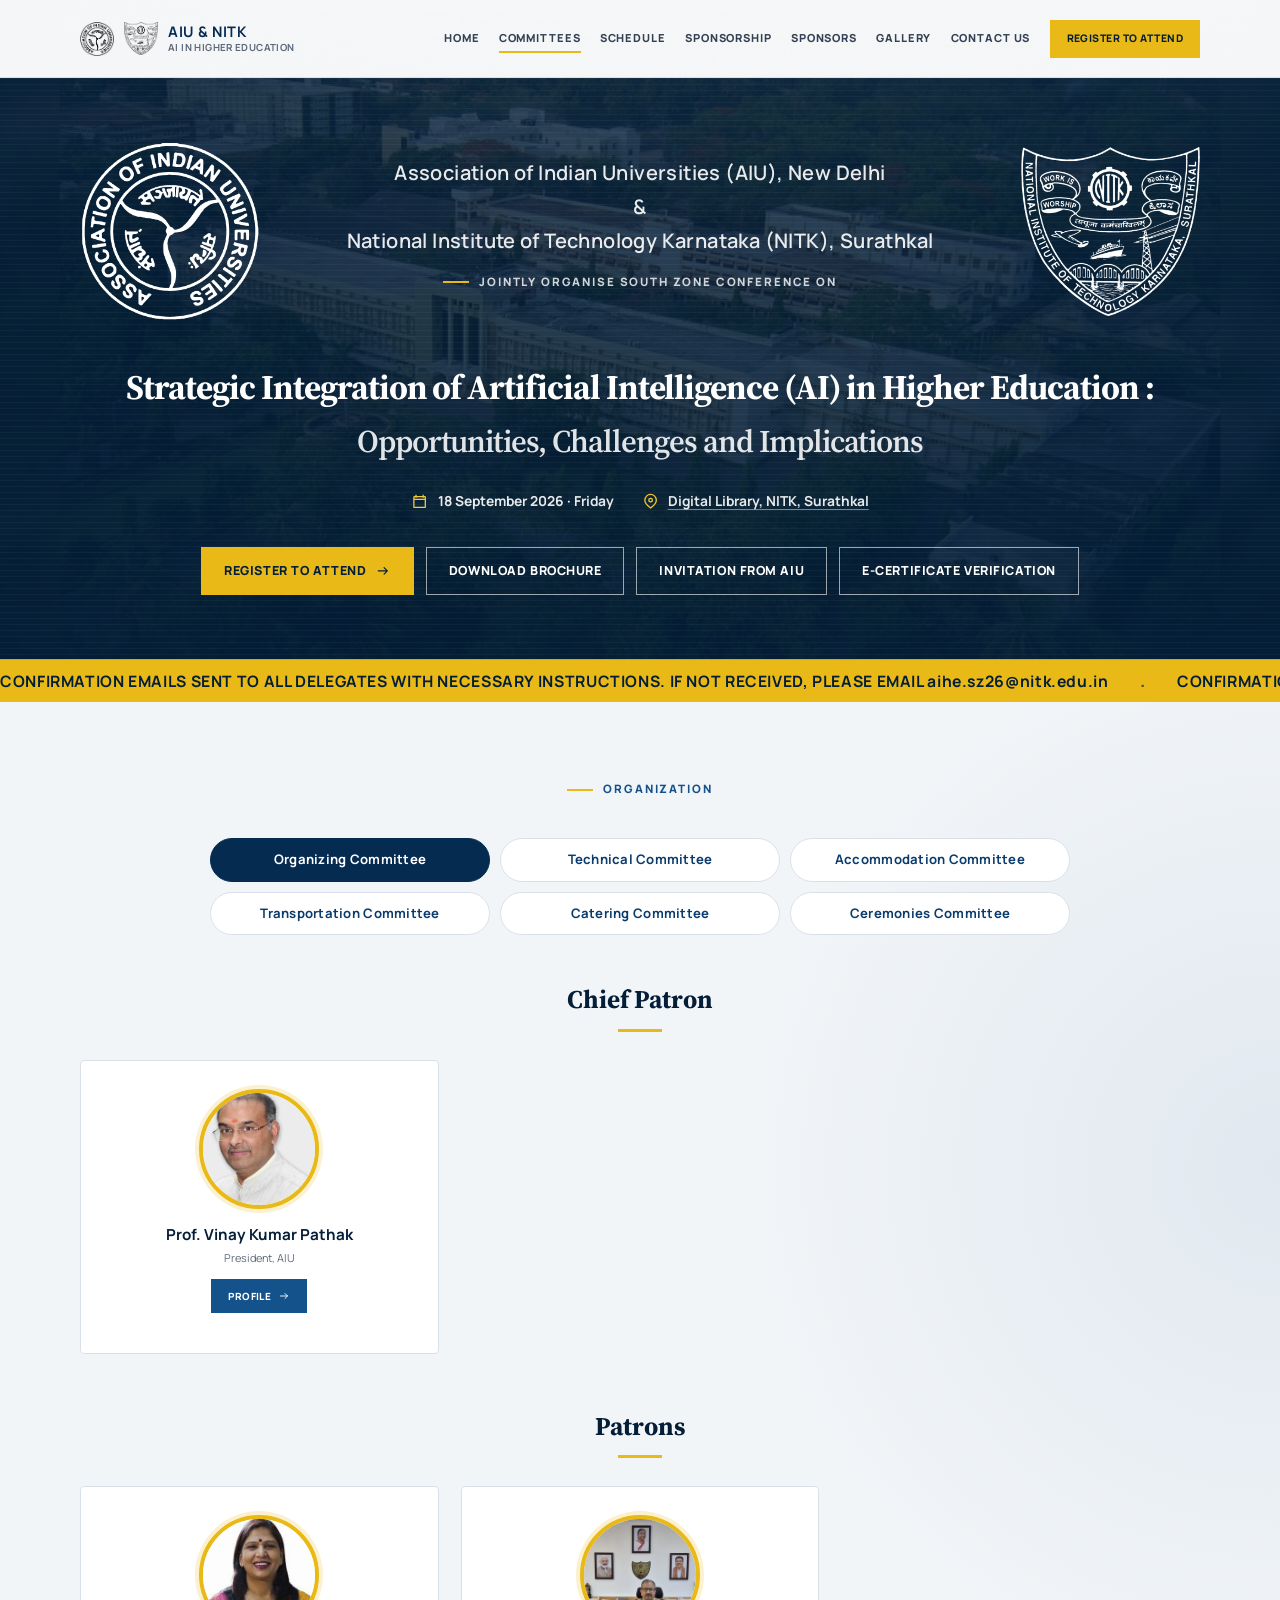
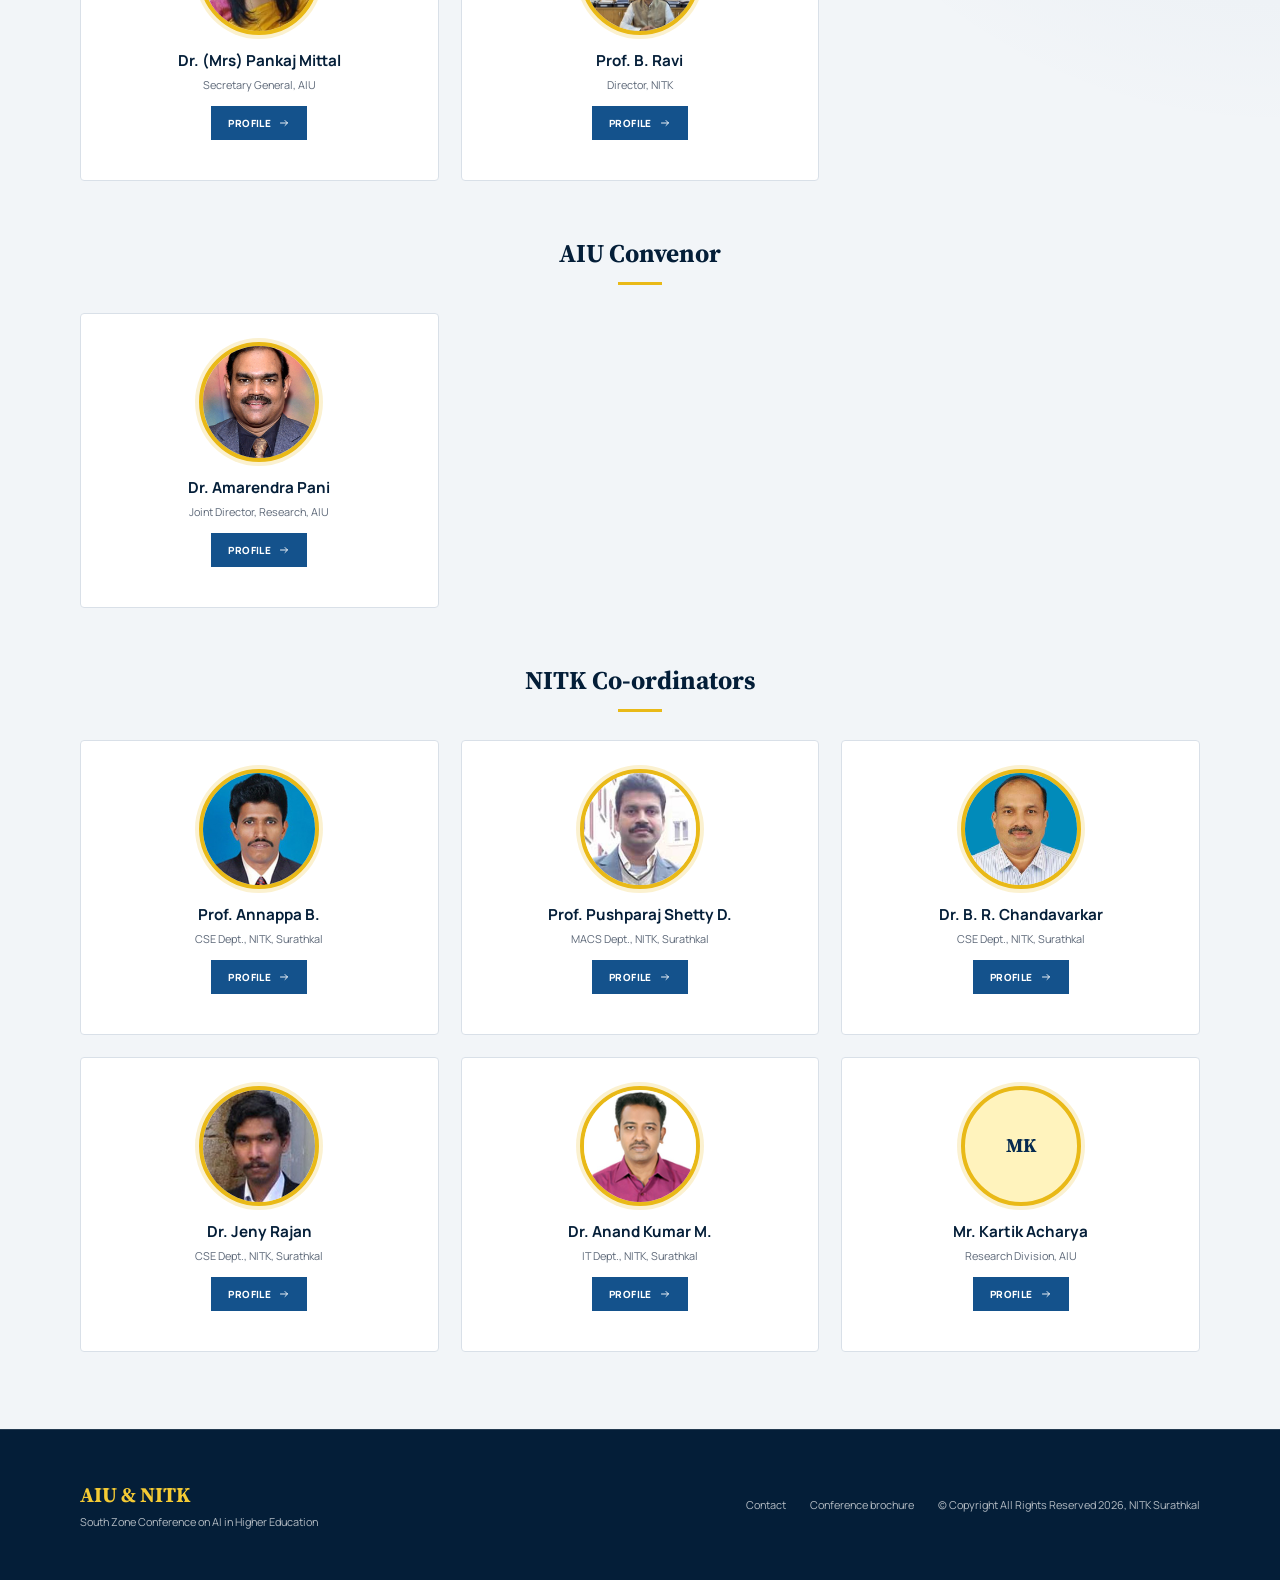
==== commit e8a176d3: "Add e-certificate verification against the official attendees list." ====
--- a/docs/committees.html
+++ b/docs/committees.html
@@ -17,6 +17,7 @@
     >
     <link rel="stylesheet" href="css/styles.css">
     <script src="js/content.js" defer></script>
+    <script src="js/attendees.js" defer></script>
     <script src="js/render.js" defer></script>
     <script src="js/main.js" defer></script>
   </head>
--- a/docs/css/styles.css
+++ b/docs/css/styles.css
@@ -412,9 +412,68 @@
   display: flex;
   flex-direction: column;
   padding-top: calc(var(--header-height) + clamp(36px, 5vw, 64px));
-  padding-bottom: clamp(48px, 6vw, 80px);
+  padding-bottom: clamp(36px, 5vw, 64px);
   justify-content: center;
   gap: clamp(28px, 4vw, 44px);
+}
+
+.hero__notice {
+  position: relative;
+  z-index: 1;
+  overflow: hidden;
+  color: var(--navy-950);
+  background: var(--gold-500);
+  border-top: 1px solid rgba(4, 30, 56, 0.12);
+}
+
+.hero__notice-track {
+  display: flex;
+  align-items: center;
+  width: max-content;
+  animation: hero-notice-roll 32s linear infinite;
+}
+
+.hero__notice:hover .hero__notice-track {
+  animation-play-state: paused;
+}
+
+.hero__notice-group {
+  display: flex;
+  align-items: center;
+  flex-shrink: 0;
+}
+
+.hero__notice-text {
+  padding: 0.7em 0;
+  font-family: var(--font-sans);
+  font-size: clamp(0.85rem, 1.4vw, 0.98rem);
+  font-weight: 700;
+  letter-spacing: 0.04em;
+  line-height: 1.3;
+  text-transform: uppercase;
+  white-space: nowrap;
+}
+
+.hero__notice-email {
+  text-transform: none;
+}
+
+.hero__notice-sep {
+  display: inline-flex;
+  align-items: center;
+  justify-content: center;
+  flex-shrink: 0;
+  margin-inline: 1.8em;
+  color: var(--navy-950);
+  font-family: var(--font-sans);
+  font-size: 1.1em;
+  font-weight: 700;
+  line-height: 1;
+  opacity: 0.7;
+}
+
+.hero__notice-sep::before {
+  content: ".";
 }
 
 .hero__top {
@@ -505,6 +564,18 @@
 
 .event-meta .icon {
   color: var(--gold-400);
+}
+
+.event-meta__venue {
+  color: inherit;
+  text-decoration: underline;
+  text-underline-offset: 3px;
+  text-decoration-color: rgba(255, 255, 255, 0.45);
+}
+
+.event-meta__venue:hover,
+.event-meta__venue:focus-visible {
+  text-decoration-color: var(--gold-400);
 }
 
 .button-row {
@@ -630,6 +701,7 @@
   padding-left: 18px;
   color: var(--muted);
   line-height: 1.7;
+  text-align: justify;
 }
 
 .institution-block__reach li + li {
@@ -694,6 +766,140 @@
   font-weight: 700;
 }
 
+.schedule-programme--agenda {
+  display: block;
+  place-items: stretch;
+  min-height: 0;
+  max-width: 68rem;
+  margin-inline: auto;
+  padding: 0;
+  text-align: left;
+  overflow: hidden;
+}
+
+.schedule-programme__disclaimer {
+  margin: 0;
+  padding: 1rem 1.35rem;
+  background: rgba(6, 43, 80, 0.04);
+  border-bottom: 1px solid rgba(6, 43, 80, 0.08);
+  color: var(--navy-700);
+  font-size: 0.95rem;
+  font-style: italic;
+  line-height: 1.5;
+  text-align: center;
+}
+
+.schedule-programme__table {
+  display: grid;
+  grid-template-columns: minmax(11rem, 16rem) minmax(0, 1fr);
+  margin: 0;
+}
+
+.schedule-programme__row {
+  display: grid;
+  grid-template-columns: subgrid;
+  grid-column: 1 / -1;
+  gap: 1.25rem 1.75rem;
+  align-items: center;
+  padding: 1.05rem 1.5rem;
+  border-bottom: 1px solid rgba(6, 43, 80, 0.08);
+}
+
+.schedule-programme__row:last-child {
+  border-bottom: none;
+}
+
+.schedule-programme__row--head {
+  background: rgba(6, 43, 80, 0.04);
+  border-bottom-color: rgba(6, 43, 80, 0.12);
+}
+
+.schedule-programme__row--head .schedule-programme__time,
+.schedule-programme__row--head .schedule-programme__title {
+  color: var(--navy-700);
+  font-family: var(--font-display);
+  font-size: 0.78rem;
+  font-weight: 700;
+  letter-spacing: 0.08em;
+  text-transform: uppercase;
+}
+
+.schedule-programme__row:not(.schedule-programme__row--head):nth-child(even) {
+  background: rgba(6, 43, 80, 0.02);
+}
+
+.schedule-programme__time {
+  color: var(--navy-700);
+  font-family: var(--font-display);
+  font-size: 0.92rem;
+  font-weight: 700;
+  letter-spacing: 0.03em;
+  white-space: nowrap;
+}
+
+.schedule-programme__title {
+  color: var(--navy-950);
+  font-size: 1.05rem;
+  font-weight: 600;
+  line-height: 1.4;
+}
+
+.schedule-programme__row--group {
+  align-items: start;
+  gap: 0.85rem 1.75rem;
+}
+
+.schedule-programme__group-title {
+  margin: 0;
+  color: var(--navy-950);
+  font-size: 1.05rem;
+  font-weight: 600;
+  line-height: 1.4;
+}
+
+.schedule-programme__session-theme,
+.schedule-programme__session-speaker {
+  margin: 0;
+  color: var(--navy-950);
+  font-size: 0.95rem;
+  line-height: 1.45;
+}
+
+.schedule-programme__session-theme span,
+.schedule-programme__session-speaker span {
+  color: var(--navy-700);
+  font-weight: 700;
+}
+
+@media (max-width: 640px) {
+  .schedule-programme__table {
+    grid-template-columns: 1fr;
+  }
+
+  .schedule-programme__row {
+    grid-template-columns: 1fr;
+    gap: 0.35rem;
+    padding: 1rem 1.15rem;
+  }
+
+  .schedule-programme__row--head {
+    display: none;
+  }
+
+  .schedule-programme__time {
+    white-space: normal;
+    font-size: 0.82rem;
+  }
+
+  .schedule-programme__title {
+    font-size: 1rem;
+  }
+  .schedule-programme__disclaimer {
+    padding: 0.9rem 1.1rem;
+    font-size: 0.9rem;
+  }
+}
+
 .speakers-section {
   background: var(--navy-950);
 }
@@ -955,6 +1161,7 @@
   color: var(--muted);
   font-size: 0.95rem;
   line-height: 1.6;
+  text-align: justify;
 }
 
 .sponsorship__intro {
@@ -1110,6 +1317,9 @@
 }
 
 .table-wrap {
+  /* Positioning context so the absolutely-positioned .sr-only labels inside
+     the table are clipped by this scroll container instead of widening the page. */
+  position: relative;
   overflow-x: auto;
   border: 1px solid var(--line);
   background: var(--white);
@@ -1209,6 +1419,18 @@
   font-size: 0.82rem;
 }
 
+.table-note a {
+  color: var(--navy-700);
+  font-weight: 700;
+  text-decoration: underline;
+  text-underline-offset: 3px;
+}
+
+.table-note a:hover,
+.table-note a:focus-visible {
+  color: var(--navy-950);
+}
+
 .sponsor-details {
   display: grid;
   grid-template-columns: 1fr 1fr;
@@ -1304,29 +1526,138 @@
   text-transform: uppercase;
 }
 
+.sponsor-detail__qr-meta {
+  margin: 0;
+  color: var(--muted);
+  font-size: 0.78rem;
+  line-height: 1.5;
+  text-align: center;
+}
+
 .sponsor-detail--contact {
   display: flex;
   flex-direction: column;
 }
 
-.sponsor-detail--contact > a {
-  display: inline-flex;
-  width: fit-content;
-  margin-bottom: 10px;
+.sponsor-contact__person {
+  display: flex;
+  margin-bottom: 22px;
+  gap: 16px;
+  align-items: center;
+}
+
+.sponsor-contact__person .person-avatar {
+  width: 72px;
+  height: 72px;
+}
+
+.sponsor-contact__person h3 {
+  margin-bottom: 3px;
+}
+
+.sponsor-contact__role {
+  margin: 0;
   color: var(--navy-700);
-  gap: 9px;
+  font-size: 0.7rem;
+  font-weight: 800;
+  letter-spacing: 0.08em;
+  text-transform: uppercase;
+}
+
+.sponsor-contact__dept {
+  margin: 3px 0 0;
+  color: var(--muted);
+  font-size: 0.82rem;
+}
+
+.sponsor-contact__channels {
+  display: grid;
+  margin: 0 0 8px;
+  padding: 0;
+  list-style: none;
+  gap: 10px;
+}
+
+.sponsor-contact__channels a {
+  display: flex;
+  padding: 12px 14px;
+  color: var(--navy-950);
+  background: var(--mist);
+  border: 1px solid var(--line);
+  border-radius: var(--radius);
+  gap: 12px;
   align-items: center;
-  font-size: 0.85rem;
+  text-decoration: none;
+  transition:
+    background var(--transition),
+    border-color var(--transition);
+}
+
+.sponsor-contact__channels a:hover {
+  background: var(--white);
+  border-color: var(--navy-700);
+}
+
+.sponsor-contact__channels a > .icon:last-child {
+  margin-left: auto;
+  color: var(--navy-700);
+  opacity: 0;
+  transition: opacity var(--transition);
+}
+
+.sponsor-contact__channels a:hover > .icon:last-child,
+.sponsor-contact__channels a:focus-visible > .icon:last-child {
+  opacity: 1;
+}
+
+.sponsor-contact__channel-icon {
+  display: grid;
+  width: 36px;
+  height: 36px;
+  flex: none;
+  color: var(--gold-400);
+  background: var(--navy-900);
+  border-radius: var(--radius);
+  place-items: center;
+}
+
+.sponsor-contact__channel-icon .icon {
+  width: 17px;
+  height: 17px;
+}
+
+.sponsor-contact__channel-text {
+  display: grid;
+  min-width: 0;
+  gap: 2px;
+}
+
+.sponsor-contact__channel-text small {
+  color: var(--muted);
+  font-size: 0.66rem;
   font-weight: 700;
-}
-
-.sponsor-detail--contact > a:hover {
-  color: var(--navy-950);
-}
-
-.sponsor-detail--contact .text-link {
+  letter-spacing: 0.08em;
+  text-transform: uppercase;
+}
+
+.sponsor-contact__channel-text strong {
+  color: var(--navy-950);
+  font-size: 0.88rem;
+  font-weight: 700;
+  overflow-wrap: anywhere;
+}
+
+.sponsor-detail--contact .sponsor-brochure-link {
   margin-top: auto;
   padding-top: 18px;
+}
+
+.sponsor-brochure-link__note {
+  margin: 8px 0 0;
+  color: var(--muted);
+  font-size: 0.78rem;
+  line-height: 1.45;
+  max-width: 28ch;
 }
 
 .text-link {
@@ -1559,6 +1890,23 @@
   font-weight: 700;
 }
 
+.platinum-feature__profile {
+  margin-bottom: 22px;
+  color: var(--muted);
+  font-size: 0.95rem;
+  line-height: 1.7;
+  text-align: justify;
+  text-wrap: pretty;
+}
+
+.platinum-feature__profile p {
+  margin: 0;
+}
+
+.platinum-feature__profile p + p {
+  margin-top: 0.95em;
+}
+
 .platinum-feature__body > p:not(.eyebrow):not(.platinum-feature__tagline) {
   margin-bottom: 22px;
   color: var(--muted);
@@ -1800,6 +2148,7 @@
   color: rgba(255, 255, 255, 0.84);
   font-size: clamp(1.05rem, 1.6vw, 1.25rem);
   line-height: 1.7;
+  text-align: justify;
 }
 
 .registration-band__index {
@@ -1907,6 +2256,19 @@
 
 .site-footer__meta a:hover {
   color: var(--white);
+}
+
+.visitor-count {
+  display: inline-flex;
+  align-items: baseline;
+  gap: 0.35em;
+  letter-spacing: 0.02em;
+}
+
+.visitor-count strong {
+  color: var(--gold-400);
+  font-weight: 600;
+  font-variant-numeric: tabular-nums;
 }
 
 
@@ -1950,6 +2312,34 @@
   border-color: var(--navy-900);
 }
 
+/* Committee page has six tabs; a fixed grid keeps rows balanced
+   instead of leaving an orphan tab on the wrapped line. */
+.committee-page .org-tabs {
+  display: grid;
+  grid-template-columns: repeat(3, minmax(0, 1fr));
+  max-width: 860px;
+  margin-inline: auto;
+}
+
+.committee-page .org-tab {
+  text-align: center;
+  white-space: nowrap;
+  overflow: hidden;
+  text-overflow: ellipsis;
+}
+
+@media (max-width: 780px) {
+  .committee-page .org-tabs {
+    grid-template-columns: repeat(2, minmax(0, 1fr));
+  }
+}
+
+@media (max-width: 460px) {
+  .committee-page .org-tabs {
+    grid-template-columns: minmax(0, 1fr);
+  }
+}
+
 .org-stack {
   display: grid;
   gap: clamp(36px, 5vw, 56px);
@@ -2039,6 +2429,11 @@
   margin: 12px auto 0;
   background: var(--gold-500);
   content: "";
+}
+
+.contact-sections {
+  display: grid;
+  gap: clamp(36px, 5vw, 56px);
 }
 
 .coordinators-list {
@@ -2270,6 +2665,15 @@
   }
 }
 
+@keyframes hero-notice-roll {
+  from {
+    transform: translateX(0);
+  }
+  to {
+    transform: translateX(-50%);
+  }
+}
+
 @keyframes reveal-in {
   from {
     opacity: 0;
@@ -2452,9 +2856,17 @@
 
   .hero__inner {
     padding-top: calc(var(--header-height) + 28px);
-    padding-bottom: 40px;
+    padding-bottom: 28px;
     justify-content: center;
     gap: 24px;
+  }
+
+  .hero__notice-text {
+    font-size: 0.8rem;
+  }
+
+  .hero__notice-sep {
+    margin-inline: 1.6em;
   }
 
   .hero__top {
@@ -2613,9 +3025,48 @@
     animation-iteration-count: 1 !important;
     transition-duration: 0.01ms !important;
   }
+
+  .hero__notice-track {
+    width: 100%;
+    justify-content: center;
+    animation: none !important;
+  }
+
+  .hero__notice-group[aria-hidden="true"],
+  .hero__notice-sep,
+  .hero__notice-group .hero__notice-text:nth-child(n + 2) {
+    display: none;
+  }
+
+  .hero__notice-text {
+    padding-inline: 16px;
+    text-align: center;
+    white-space: normal;
+  }
 }
 
 /* Gallery page */
+
+/* Three equal-width tabs so Conference / AIU, New Delhi / NITK, Surathkal stay aligned. */
+.gallery-page .org-tabs {
+  display: grid;
+  grid-template-columns: repeat(3, minmax(0, 1fr));
+  max-width: 520px;
+  margin-inline: auto;
+}
+
+.gallery-page .org-tab {
+  text-align: center;
+  white-space: nowrap;
+  overflow: hidden;
+  text-overflow: ellipsis;
+}
+
+@media (max-width: 460px) {
+  .gallery-page .org-tabs {
+    grid-template-columns: minmax(0, 1fr);
+  }
+}
 
 .gallery-section {
   margin-top: clamp(40px, 7vw, 72px);
@@ -2863,3 +3314,451 @@
     max-height: calc(100vh - 220px);
   }
 }
+
+.brochure-notice {
+  position: fixed;
+  inset: 0;
+  z-index: 320;
+  display: flex;
+  align-items: center;
+  justify-content: center;
+  padding: clamp(16px, 4vw, 56px);
+  background: rgba(4, 30, 56, 0.72);
+  backdrop-filter: blur(3px);
+}
+
+.brochure-notice[hidden] {
+  display: none;
+}
+
+.brochure-notice__dialog {
+  position: relative;
+  max-width: 480px;
+  padding: clamp(28px, 4vw, 40px);
+  background: var(--white);
+  border-top: 4px solid var(--gold-400);
+  border-radius: var(--radius);
+  box-shadow: var(--shadow);
+}
+
+.brochure-notice__dialog h3 {
+  margin: 0 0 14px;
+  font-family: var(--font-display);
+  font-size: 1.35rem;
+  color: var(--navy-900);
+}
+
+.brochure-notice__dialog p {
+  margin: 0 0 12px;
+  color: var(--muted);
+}
+
+.brochure-notice__dialog p:last-child {
+  margin-bottom: 0;
+}
+
+.brochure-notice__close {
+  position: absolute;
+  top: 14px;
+  right: 14px;
+  display: grid;
+  place-items: center;
+  width: 38px;
+  height: 38px;
+  padding: 0;
+  color: var(--navy-900);
+  background: transparent;
+  border: 1px solid var(--line);
+  border-radius: var(--radius);
+  cursor: pointer;
+  transition: var(--transition);
+}
+
+.brochure-notice__close:hover,
+.brochure-notice__close:focus-visible {
+  color: var(--navy-950);
+  background: var(--gold-400);
+  border-color: var(--gold-400);
+}
+
+.brochure-notice__close .icon {
+  width: 18px;
+  height: 18px;
+}
+
+.button--whatsapp {
+  color: var(--white);
+  background: #1f9d55;
+  border: none;
+  cursor: pointer;
+}
+
+.button--whatsapp:hover,
+.button--whatsapp:focus-visible {
+  background: #24b463;
+}
+
+.button--whatsapp .icon {
+  width: 18px;
+  height: 18px;
+}
+
+.sponsor-detail__note {
+  margin: 18px 0 12px;
+  color: var(--muted);
+  font-size: 0.86rem;
+}
+
+.sponsor-detail .button--whatsapp {
+  width: fit-content;
+}
+
+.wa-modal {
+  position: fixed;
+  inset: 0;
+  z-index: 320;
+  display: flex;
+  align-items: center;
+  justify-content: center;
+  padding: clamp(16px, 4vw, 56px);
+  background: rgba(4, 30, 56, 0.72);
+  backdrop-filter: blur(3px);
+}
+
+.wa-modal[hidden] {
+  display: none;
+}
+
+.wa-modal__dialog {
+  position: relative;
+  width: min(480px, 100%);
+  max-height: calc(100vh - 32px);
+  overflow-y: auto;
+  padding: clamp(28px, 4vw, 40px);
+  background: var(--white);
+  border-top: 4px solid #1f9d55;
+  border-radius: var(--radius);
+  box-shadow: var(--shadow);
+}
+
+.wa-modal__dialog h3 {
+  margin: 0 0 10px;
+  font-family: var(--font-display);
+  font-size: 1.35rem;
+  color: var(--navy-900);
+}
+
+.wa-modal__dialog > p {
+  margin: 0 0 18px;
+  color: var(--muted);
+  font-size: 0.9rem;
+}
+
+.wa-modal__close {
+  position: absolute;
+  top: 14px;
+  right: 14px;
+  display: grid;
+  place-items: center;
+  width: 38px;
+  height: 38px;
+  padding: 0;
+  color: var(--navy-900);
+  background: transparent;
+  border: 1px solid var(--line);
+  border-radius: var(--radius);
+  cursor: pointer;
+  transition: var(--transition);
+}
+
+.wa-modal__close:hover,
+.wa-modal__close:focus-visible {
+  color: var(--navy-950);
+  background: var(--gold-400);
+  border-color: var(--gold-400);
+}
+
+.wa-modal__close .icon {
+  width: 18px;
+  height: 18px;
+}
+
+.wa-form {
+  display: grid;
+  gap: 14px;
+}
+
+.wa-form__field {
+  display: grid;
+  gap: 6px;
+}
+
+.wa-form__field label {
+  color: var(--navy-900);
+  font-size: 0.72rem;
+  font-weight: 700;
+  letter-spacing: 0.04em;
+  text-transform: uppercase;
+}
+
+.wa-form__field input {
+  min-height: 46px;
+  padding: 0 14px;
+  color: var(--navy-950);
+  background: var(--white);
+  border: 1px solid var(--line);
+  border-radius: var(--radius);
+  transition: var(--transition);
+}
+
+.wa-form__field input:focus-visible {
+  outline: none;
+  border-color: #1f9d55;
+  box-shadow: 0 0 0 3px rgba(31, 157, 85, 0.18);
+}
+
+.wa-form__error {
+  margin: 0;
+  padding: 10px 14px;
+  color: #9b1c1c;
+  background: #fdecec;
+  border: 1px solid #f5c6c6;
+  border-radius: var(--radius);
+  font-size: 0.85rem;
+}
+
+.wa-form__error[hidden] {
+  display: none;
+}
+
+.wa-form .button--whatsapp {
+  justify-self: start;
+}
+
+.wa-recaptcha {
+  min-height: 78px;
+}
+
+.wa-recaptcha iframe {
+  max-width: 100%;
+}
+
+
+/* e-Certificate verification */
+
+.cert-modal {
+  position: fixed;
+  inset: 0;
+  z-index: 320;
+  display: flex;
+  align-items: center;
+  justify-content: center;
+  padding: clamp(16px, 4vw, 56px);
+  background: rgba(4, 30, 56, 0.72);
+  backdrop-filter: blur(3px);
+}
+
+.cert-modal[hidden] {
+  display: none;
+}
+
+.cert-modal__dialog {
+  position: relative;
+  width: min(520px, 100%);
+  max-height: calc(100vh - 32px);
+  overflow-y: auto;
+  padding: clamp(28px, 4vw, 40px);
+  background: var(--white);
+  border-top: 4px solid var(--gold-400);
+  border-radius: var(--radius);
+  box-shadow: var(--shadow);
+}
+
+.cert-modal__dialog h3 {
+  margin: 0 0 10px;
+  padding-right: 44px;
+  font-family: var(--font-display);
+  font-size: 1.35rem;
+  color: var(--navy-900);
+}
+
+.cert-modal__dialog > p {
+  margin: 0 0 18px;
+  color: var(--muted);
+  font-size: 0.9rem;
+}
+
+.cert-modal__close {
+  position: absolute;
+  top: 14px;
+  right: 14px;
+  display: grid;
+  place-items: center;
+  width: 38px;
+  height: 38px;
+  padding: 0;
+  color: var(--navy-900);
+  background: transparent;
+  border: 1px solid var(--line);
+  border-radius: var(--radius);
+  cursor: pointer;
+  transition: var(--transition);
+}
+
+.cert-modal__close:hover,
+.cert-modal__close:focus-visible {
+  color: var(--navy-950);
+  background: var(--gold-400);
+  border-color: var(--gold-400);
+}
+
+.cert-modal__close .icon {
+  width: 18px;
+  height: 18px;
+}
+
+.cert-form {
+  display: grid;
+  gap: 14px;
+}
+
+.cert-form__field {
+  display: grid;
+  gap: 6px;
+}
+
+.cert-form__field label {
+  color: var(--navy-900);
+  font-size: 0.72rem;
+  font-weight: 700;
+  letter-spacing: 0.04em;
+  text-transform: uppercase;
+}
+
+.cert-form__field input {
+  min-height: 46px;
+  padding: 0 14px;
+  color: var(--navy-950);
+  background: var(--white);
+  border: 1px solid var(--line);
+  border-radius: var(--radius);
+  transition: var(--transition);
+}
+
+.cert-form__field input:focus-visible {
+  outline: none;
+  border-color: var(--gold-500);
+  box-shadow: 0 0 0 3px rgba(233, 185, 23, 0.28);
+}
+
+.cert-form__error {
+  margin: 0;
+  padding: 10px 14px;
+  color: #9b1c1c;
+  background: #fdecec;
+  border: 1px solid #f5c6c6;
+  border-radius: var(--radius);
+  font-size: 0.85rem;
+}
+
+.cert-form__error[hidden] {
+  display: none;
+}
+
+.cert-form .button {
+  justify-self: start;
+  cursor: pointer;
+}
+
+.cert-results {
+  display: grid;
+  gap: 12px;
+  margin-top: 18px;
+}
+
+.cert-results[hidden] {
+  display: none;
+}
+
+.cert-results__note {
+  margin: 0;
+  color: var(--muted);
+  font-size: 0.85rem;
+  font-weight: 600;
+}
+
+.cert-card {
+  padding: 16px 18px;
+  background: var(--mist);
+  border: 1px solid var(--line);
+  border-radius: var(--radius);
+}
+
+.cert-card--empty {
+  color: var(--muted);
+}
+
+.cert-card--empty p {
+  margin: 0 0 10px;
+}
+
+.cert-card--empty p:last-child {
+  margin-bottom: 0;
+}
+
+.cert-card__details {
+  display: grid;
+  gap: 10px;
+  margin: 0;
+}
+
+.cert-card__details > div {
+  display: grid;
+  gap: 2px;
+}
+
+.cert-card__details dt {
+  color: var(--muted);
+  font-size: 0.7rem;
+  font-weight: 800;
+  letter-spacing: 0.05em;
+  text-transform: uppercase;
+}
+
+.cert-card__details dd {
+  margin: 0;
+  color: var(--navy-900);
+  font-size: 0.98rem;
+  font-weight: 600;
+  word-break: break-word;
+}
+
+.cert-status {
+  display: inline-flex;
+  align-items: center;
+  gap: 6px;
+  min-height: 28px;
+  padding: 0 10px;
+  border-radius: 999px;
+  font-size: 0.78rem;
+  font-weight: 800;
+  letter-spacing: 0.04em;
+  text-transform: uppercase;
+}
+
+.cert-status .icon {
+  width: 14px;
+  height: 14px;
+}
+
+.cert-status--valid {
+  color: #146c2e;
+  background: #e7f6ec;
+  border: 1px solid #b7e0c2;
+}
+
+.cert-status--invalid {
+  color: #9b1c1c;
+  background: #fdecec;
+  border: 1px solid #f5c6c6;
+}
